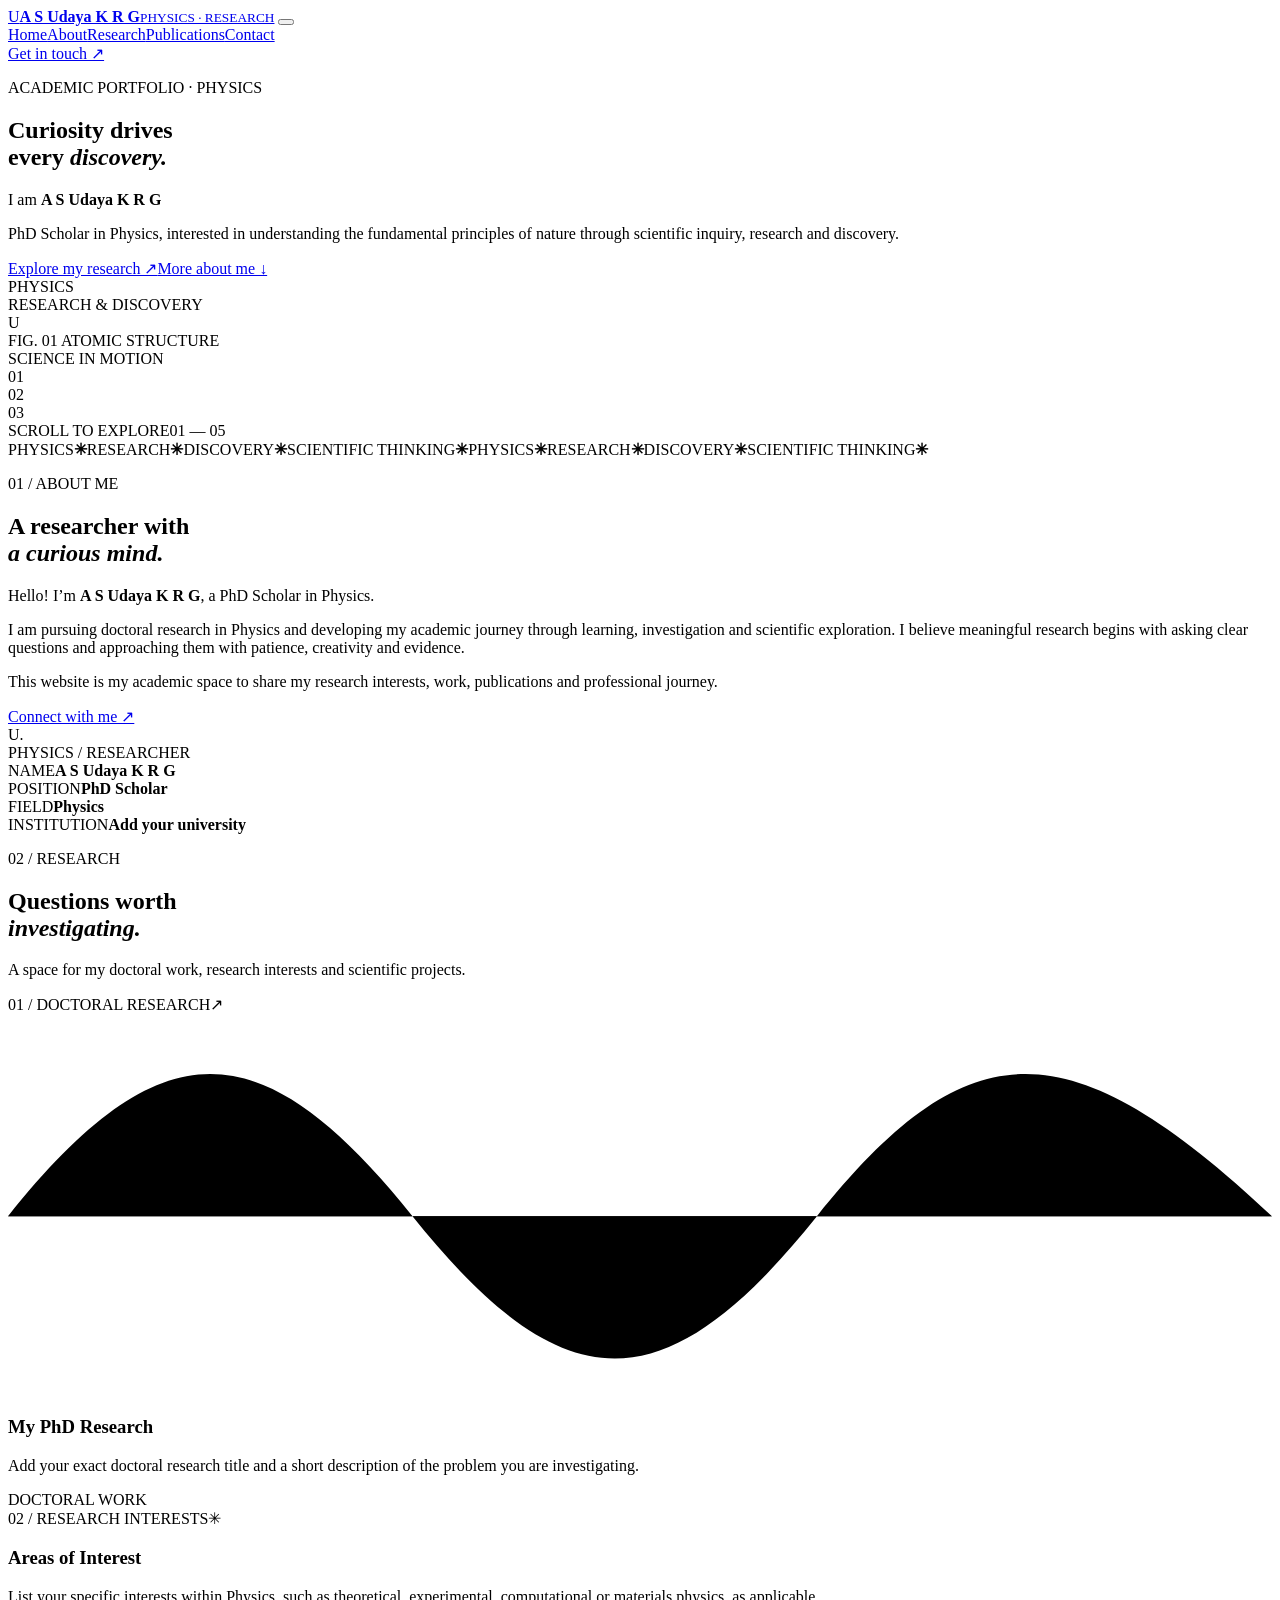
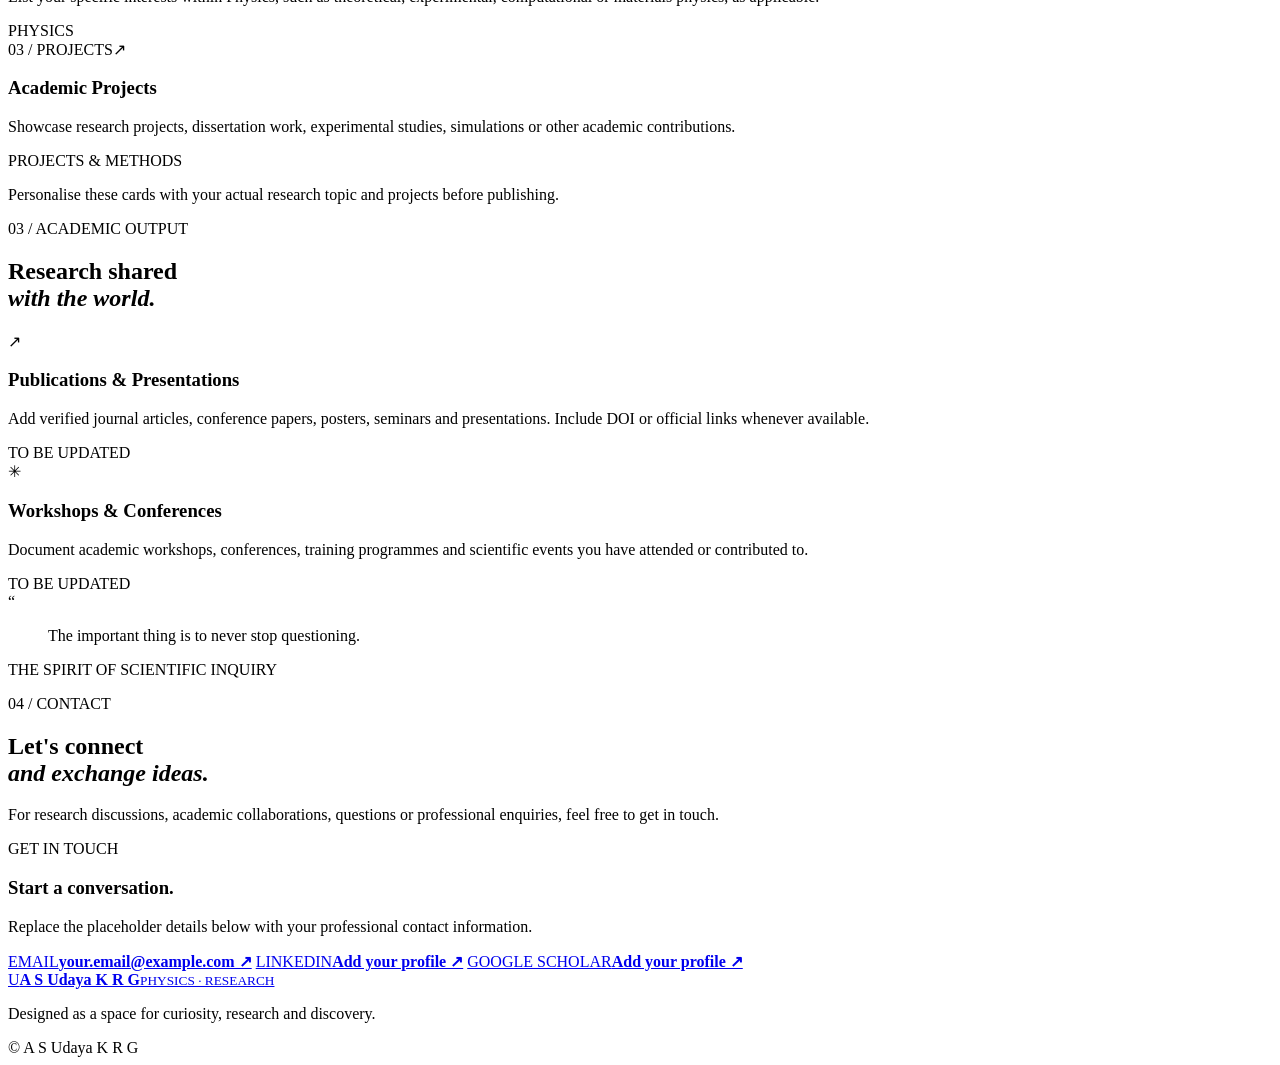
==== index.html @ 806e9e2c "Add files via upload" ====
<!DOCTYPE html>
<html lang="en">
<head>
<meta charset="UTF-8"><meta name="viewport" content="width=device-width, initial-scale=1">
<meta name="description" content="Academic portfolio of A S Udaya K R G, PhD Scholar in Physics.">
<meta name="robots" content="index, follow"><meta name="theme-color" content="#071522">
<title>A S Udaya K R G | PhD Scholar in Physics</title>
<link rel="icon" href="assets/atom.svg" type="image/svg+xml">
<link rel="stylesheet" href="css/style.css"><script src="js/script.js" defer></script>
</head>
<body>
<div class="progress" id="progress"></div>
<header class="site-header">
<a class="brand" href="#home"><span class="brand-mark">U</span><span><strong>A S Udaya K R G</strong><small>PHYSICS · RESEARCH</small></span></a>
<button class="menu-toggle" id="menuToggle" aria-label="Open navigation" aria-expanded="false"><span></span><span></span><span></span></button>
<nav class="nav" id="nav"><a href="#home" class="active">Home</a><a href="#about">About</a><a href="#research">Research</a><a href="#publications">Publications</a><a href="#contact">Contact</a></nav>
<a class="header-link" href="#contact">Get in touch ↗</a>
</header>
<main>
<section class="hero section-wrap" id="home">
<div class="hero-copy reveal">
<p class="eyebrow"><span class="status-dot"></span> ACADEMIC PORTFOLIO · PHYSICS</p>
<h1>Curiosity drives<br>every <em>discovery.</em></h1>
<p class="hero-name">I am <strong>A S Udaya K R G</strong></p>
<p class="hero-description">PhD Scholar in Physics, interested in understanding the fundamental principles of nature through scientific inquiry, research and discovery.</p>
<div class="hero-actions"><a class="button button-primary" href="#research">Explore my research ↗</a><a class="text-link" href="#about">More about me ↓</a></div>
<div class="hero-meta"><div><span class="meta-line"></span>PHYSICS</div><div><span class="meta-line"></span>RESEARCH & DISCOVERY</div></div>
</div>
<div class="hero-visual reveal" aria-label="Animated scientific atom illustration">
<div class="visual-glow"></div><div class="orbit orbit-one"><i></i></div><div class="orbit orbit-two"><i></i></div><div class="orbit orbit-three"></div>
<div class="nucleus">U</div><span class="particle particle-a"></span><span class="particle particle-b"></span><span class="particle particle-c"></span><span class="particle particle-d"></span>
<div class="visual-label label-top">FIG. 01 <span>ATOMIC STRUCTURE</span></div><div class="visual-label label-bottom"><span class="pulse"></span> SCIENCE IN MOTION</div><div class="coordinate">01<br>02<br>03</div>
</div>
<div class="hero-bottom"><span>SCROLL TO EXPLORE</span><span class="scroll-line"></span><span>01 — 05</span></div>
</section>
<section class="ticker"><div class="ticker-track"><span>PHYSICS</span><b>✳</b><span>RESEARCH</span><b>✳</b><span>DISCOVERY</span><b>✳</b><span>SCIENTIFIC THINKING</span><b>✳</b><span>PHYSICS</span><b>✳</b><span>RESEARCH</span><b>✳</b><span>DISCOVERY</span><b>✳</b><span>SCIENTIFIC THINKING</span><b>✳</b></div></section>
<section class="section-wrap section" id="about">
<div class="section-heading reveal"><p class="eyebrow">01 / ABOUT ME</p><h2>A researcher with<br><em>a curious mind.</em></h2></div>
<div class="about-grid"><div class="about-intro reveal">
<p class="large-copy">Hello! I’m <strong>A S Udaya K R G</strong>, a PhD Scholar in Physics.</p>
<p>I am pursuing doctoral research in Physics and developing my academic journey through learning, investigation and scientific exploration. I believe meaningful research begins with asking clear questions and approaching them with patience, creativity and evidence.</p>
<p>This website is my academic space to share my research interests, work, publications and professional journey.</p><a class="text-link" href="#contact">Connect with me ↗</a></div>
<div class="profile-card reveal"><div class="profile-art"><div class="profile-ring ring-a"></div><div class="profile-ring ring-b"></div><div class="profile-initials">U<span>.</span></div><span class="profile-caption">PHYSICS / RESEARCHER</span></div>
<div class="profile-details"><div><span>NAME</span><strong>A S Udaya K R G</strong></div><div><span>POSITION</span><strong>PhD Scholar</strong></div><div><span>FIELD</span><strong>Physics</strong></div><div><span>INSTITUTION</span><strong>Add your university</strong></div></div></div></div>
</section>
<section class="research-section" id="research"><div class="section-wrap section">
<div class="section-heading reveal"><p class="eyebrow">02 / RESEARCH</p><h2>Questions worth<br><em>investigating.</em></h2><p class="heading-note">A space for my doctoral work, research interests and scientific projects.</p></div>
<div class="research-grid">
<article class="research-card featured reveal"><div class="card-top"><span>01 / DOCTORAL RESEARCH</span><span class="card-symbol">↗</span></div><div class="card-graphic graphic-wave"><svg viewBox="0 0 500 150" role="img" aria-label="Wave illustration"><path d="M0 80 C60 5 100 5 160 80 S260 155 320 80 S420 5 500 80"/><path d="M0 80 C60 45 100 45 160 80 S260 115 320 80 S420 45 500 80"/></svg></div><h3>My PhD Research</h3><p>Add your exact doctoral research title and a short description of the problem you are investigating.</p><span class="card-tag">DOCTORAL WORK</span></article>
<article class="research-card reveal"><div class="card-top"><span>02 / RESEARCH INTERESTS</span><span class="card-symbol">✳</span></div><div class="card-graphic graphic-orbit"><div></div><i></i></div><h3>Areas of Interest</h3><p>List your specific interests within Physics, such as theoretical, experimental, computational or materials physics, as applicable.</p><span class="card-tag">PHYSICS</span></article>
<article class="research-card reveal"><div class="card-top"><span>03 / PROJECTS</span><span class="card-symbol">↗</span></div><div class="card-graphic graphic-bars"><i></i><i></i><i></i><i></i><i></i><i></i><i></i></div><h3>Academic Projects</h3><p>Showcase research projects, dissertation work, experimental studies, simulations or other academic contributions.</p><span class="card-tag">PROJECTS & METHODS</span></article>
</div><p class="edit-note">Personalise these cards with your actual research topic and projects before publishing.</p>
</div></section>
<section class="section-wrap section" id="publications"><div class="section-heading reveal"><p class="eyebrow">03 / ACADEMIC OUTPUT</p><h2>Research shared<br><em>with the world.</em></h2></div>
<div class="publication-panel reveal"><div class="publication-icon">↗</div><div><h3>Publications & Presentations</h3><p>Add verified journal articles, conference papers, posters, seminars and presentations. Include DOI or official links whenever available.</p></div><span class="coming-label">TO BE UPDATED</span></div>
<div class="publication-panel reveal"><div class="publication-icon">✳</div><div><h3>Workshops & Conferences</h3><p>Document academic workshops, conferences, training programmes and scientific events you have attended or contributed to.</p></div><span class="coming-label">TO BE UPDATED</span></div>
</section>
<section class="quote-section"><div class="section-wrap quote-inner reveal"><span class="quote-mark">“</span><blockquote>The important thing is to never stop questioning.</blockquote><p>THE SPIRIT OF SCIENTIFIC INQUIRY</p></div></section>
<section class="section-wrap section contact-section" id="contact"><div class="contact-copy reveal"><p class="eyebrow">04 / CONTACT</p><h2>Let's connect<br><em>and exchange ideas.</em></h2><p>For research discussions, academic collaborations, questions or professional enquiries, feel free to get in touch.</p></div>
<div class="contact-card reveal"><span class="contact-overline">GET IN TOUCH</span><h3>Start a conversation.</h3><p>Replace the placeholder details below with your professional contact information.</p>
<a class="contact-row" href="mailto:your.email@example.com"><span>EMAIL</span><strong>your.email@example.com ↗</strong></a>
<a class="contact-row" href="https://www.linkedin.com/" target="_blank" rel="noopener"><span>LINKEDIN</span><strong>Add your profile ↗</strong></a>
<a class="contact-row" href="https://scholar.google.com/" target="_blank" rel="noopener"><span>GOOGLE SCHOLAR</span><strong>Add your profile ↗</strong></a></div></section>
</main>
<footer class="footer"><a class="brand footer-brand" href="#home"><span class="brand-mark">U</span><span><strong>A S Udaya K R G</strong><small>PHYSICS · RESEARCH</small></span></a><p>Designed as a space for curiosity, research and discovery.</p><span>© <span id="year"></span> A S Udaya K R G</span></footer>
</body></html>
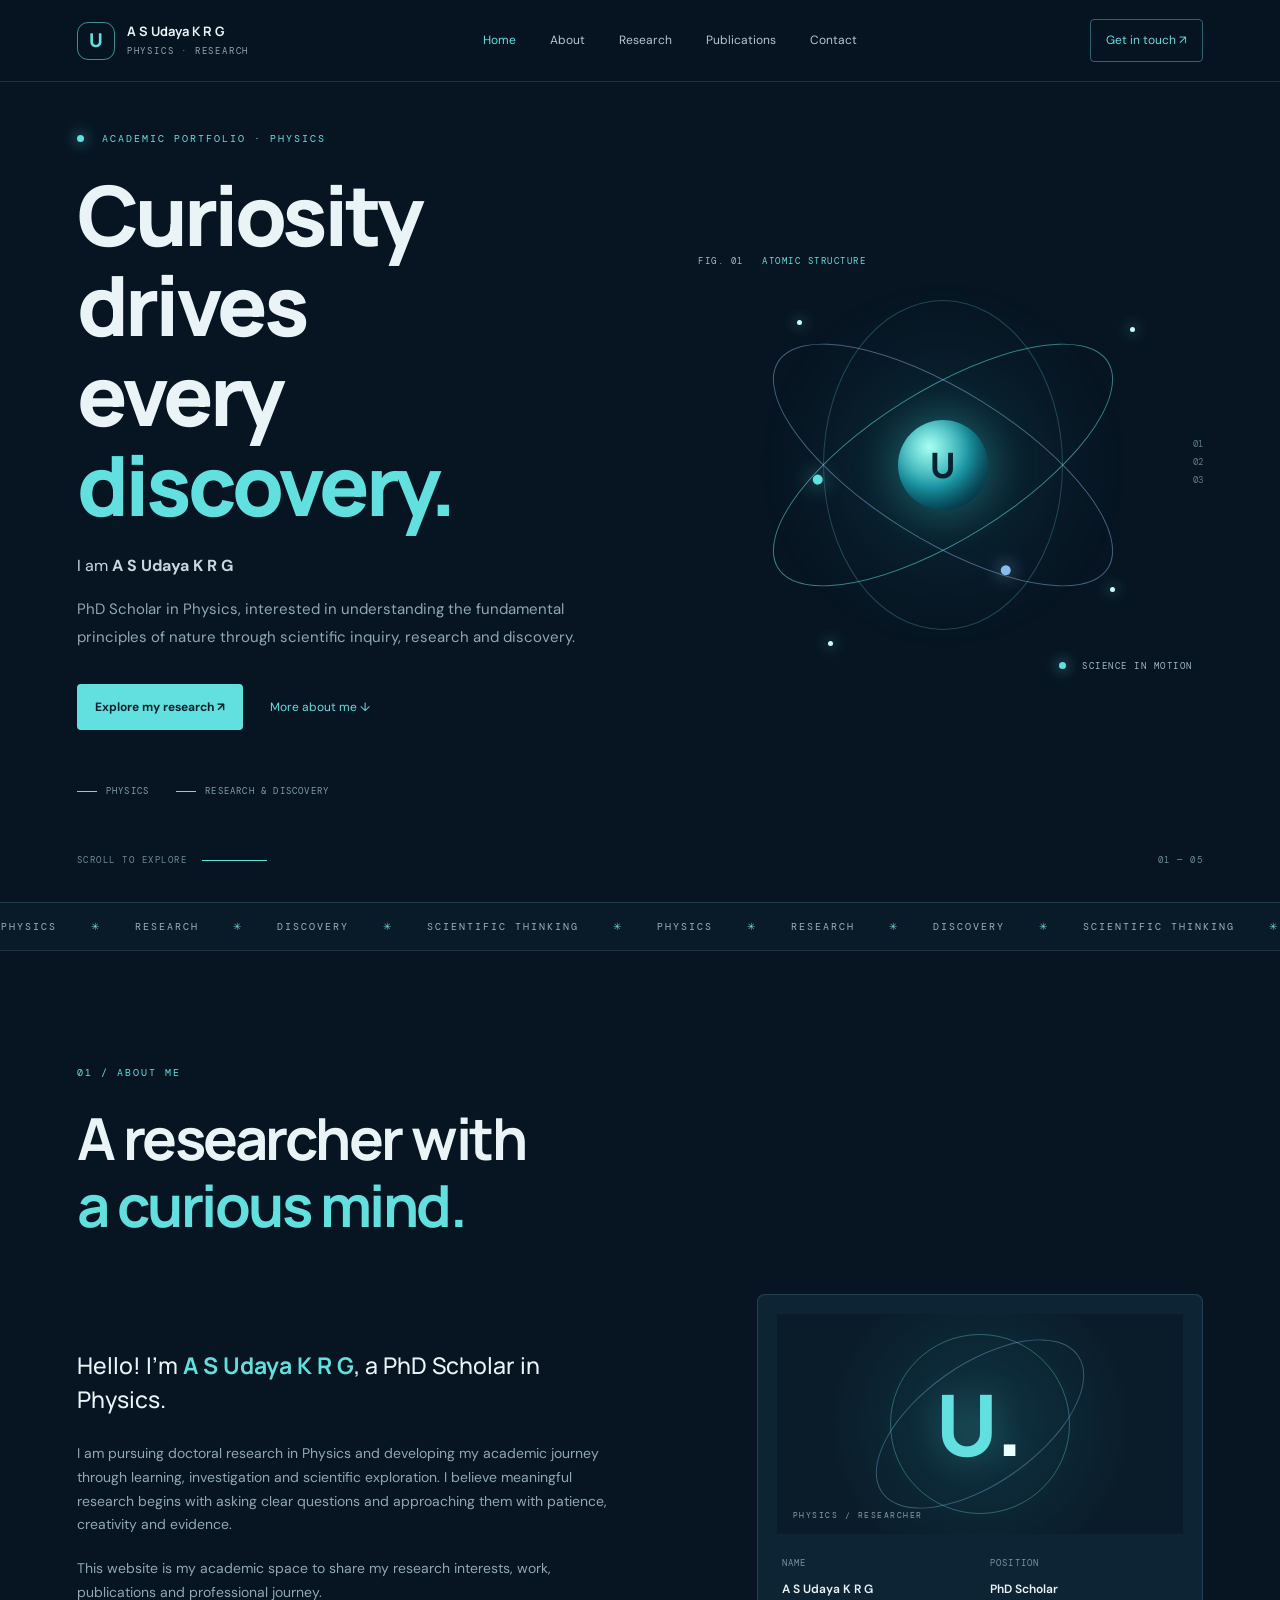
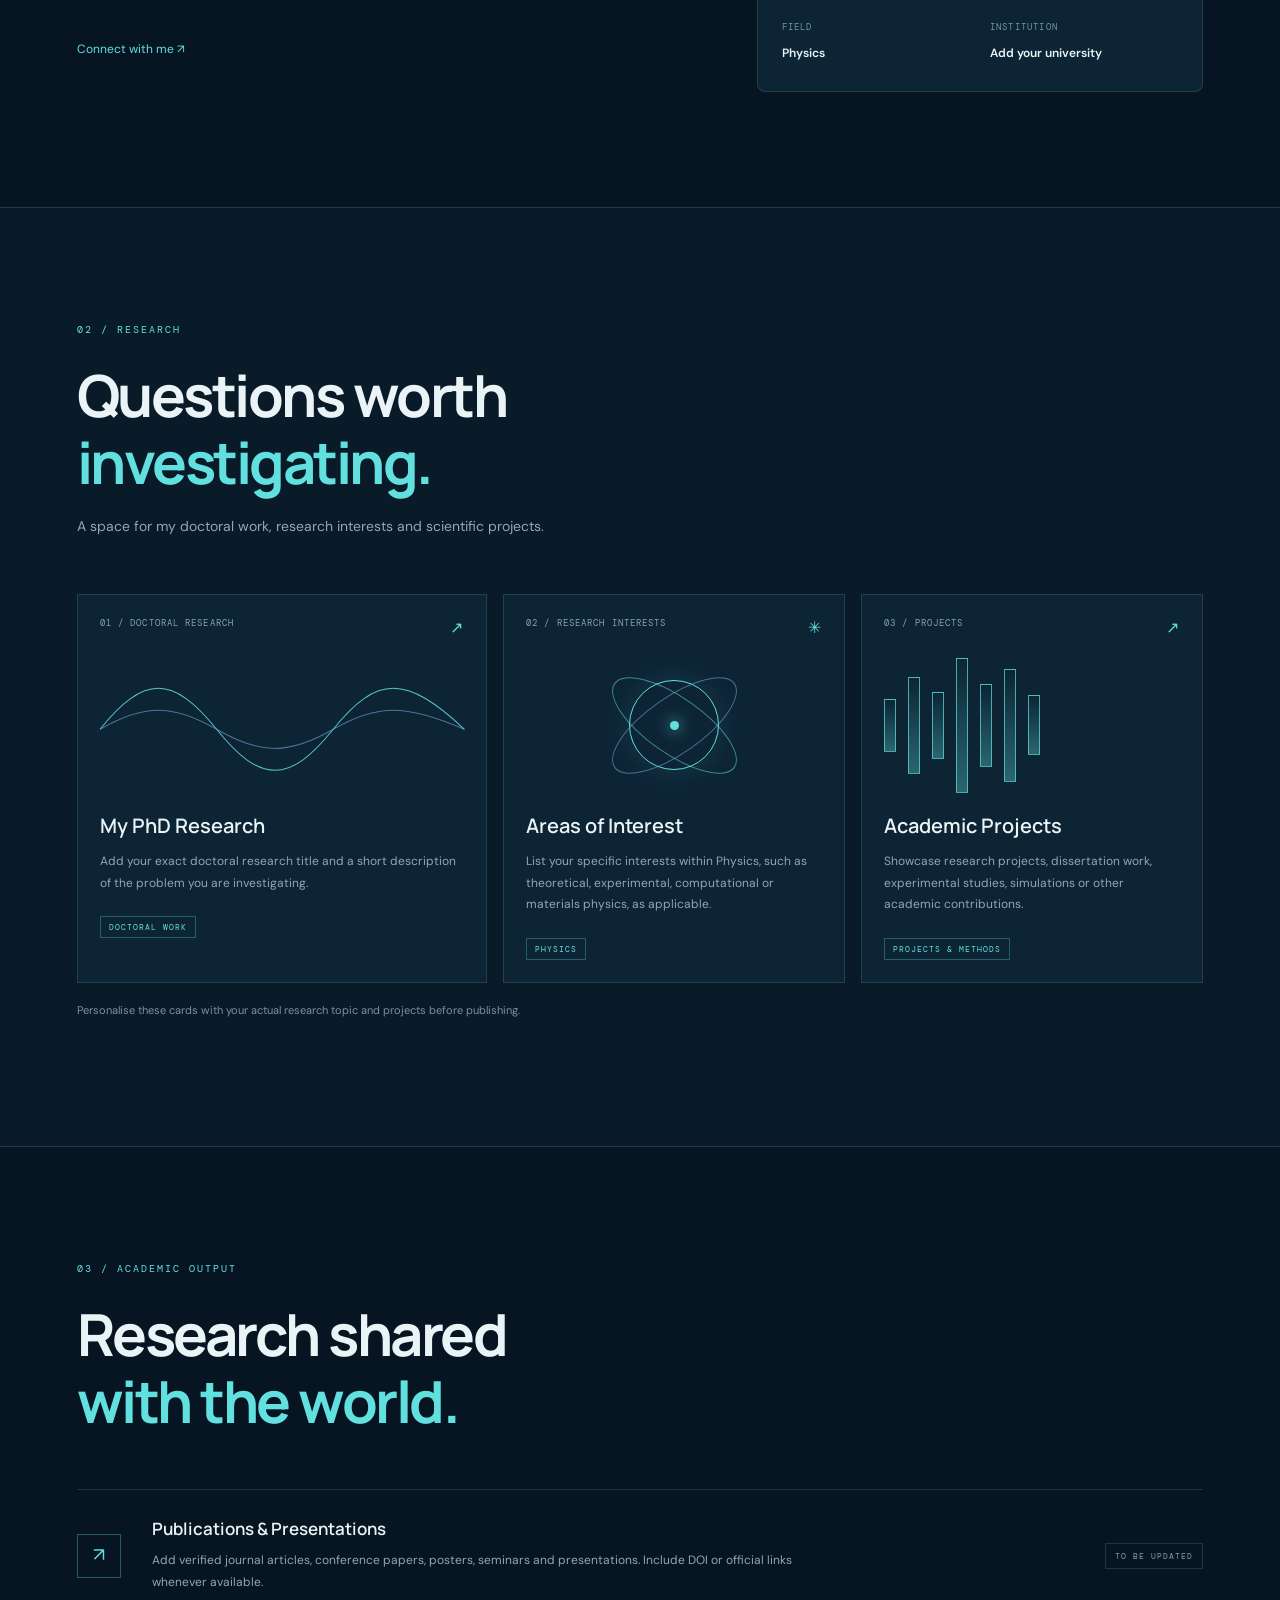
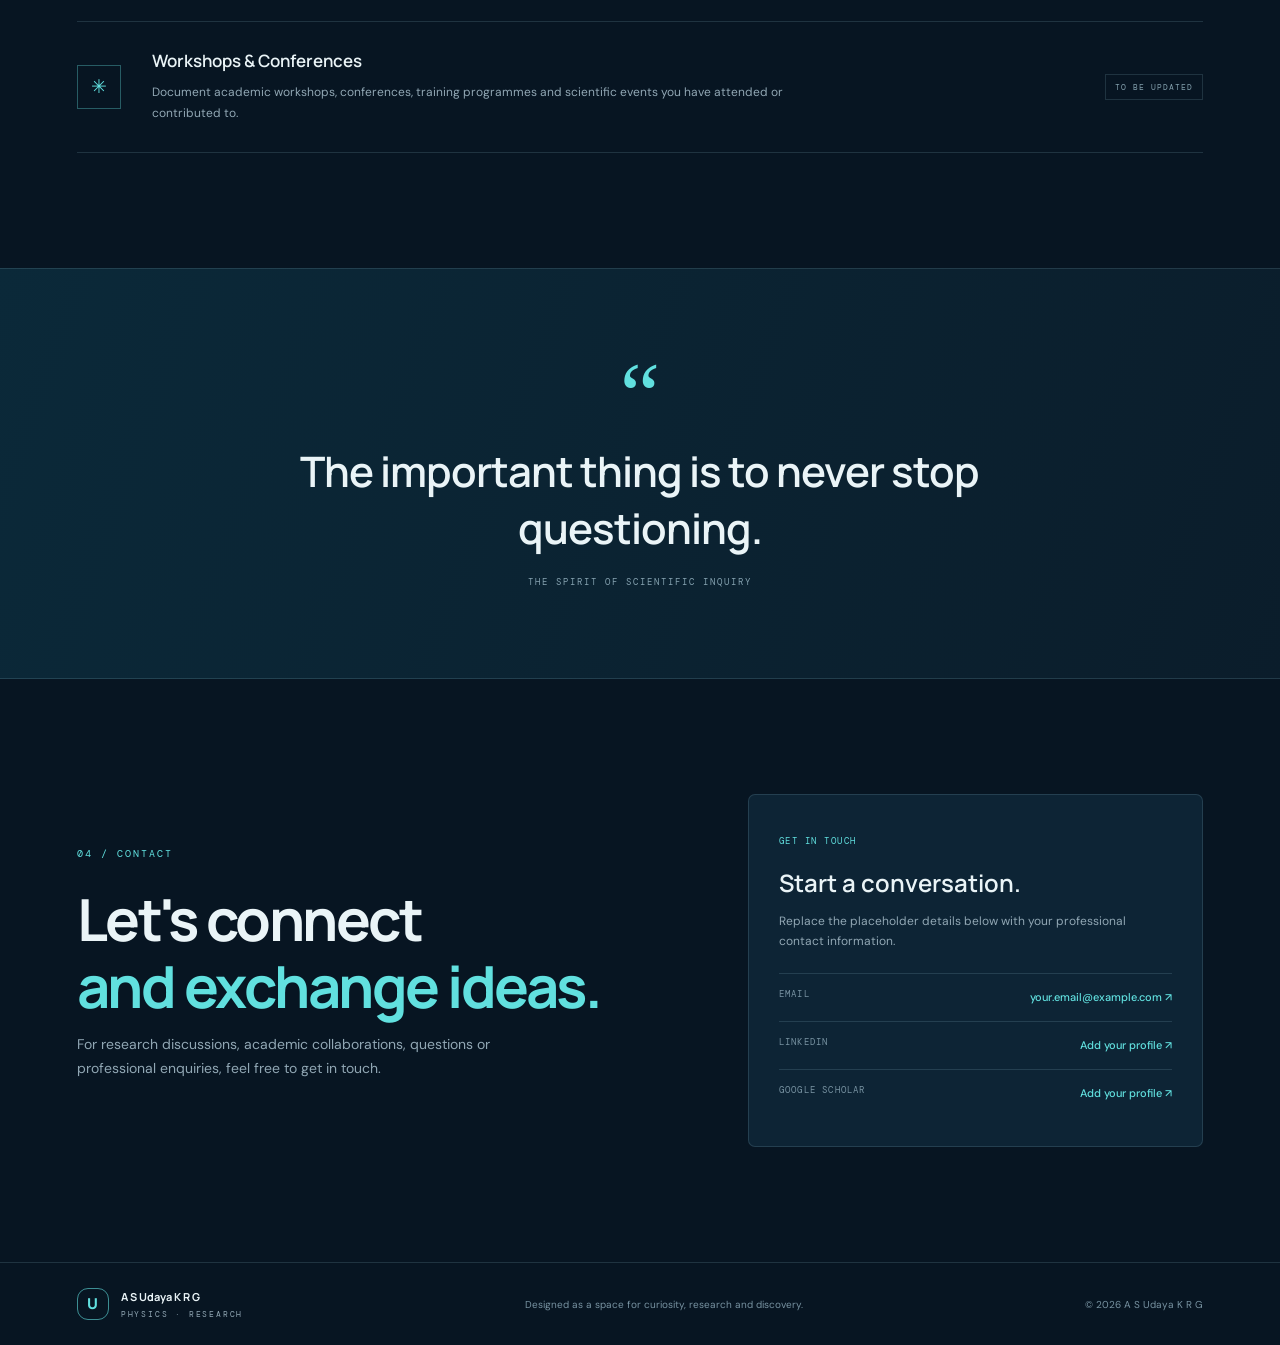
==== commit ec015a44: "Update index.html" ====
--- a/index.html
+++ b/index.html
@@ -1,66 +1,389 @@
+
 <!DOCTYPE html>
 <html lang="en">
 <head>
-<meta charset="UTF-8"><meta name="viewport" content="width=device-width, initial-scale=1">
-<meta name="description" content="Academic portfolio of A S Udaya K R G, PhD Scholar in Physics.">
-<meta name="robots" content="index, follow"><meta name="theme-color" content="#071522">
-<title>A S Udaya K R G | PhD Scholar in Physics</title>
-<link rel="icon" href="assets/atom.svg" type="image/svg+xml">
-<link rel="stylesheet" href="css/style.css"><script src="js/script.js" defer></script>
+  <meta charset="UTF-8">
+  <meta name="viewport" content="width=device-width, initial-scale=1">
+
+  <meta name="description" content="Academic portfolio of A S Udaya K R G, PhD Scholar in Physics.">
+  <meta name="robots" content="index, follow">
+  <meta name="theme-color" content="#071522">
+
+  <title>A S Udaya K R G | PhD Scholar in Physics</title>
+
+  <!-- Corrected file paths for GitHub root folder -->
+  <link rel="icon" href="./atom.svg" type="image/svg+xml">
+  <link rel="stylesheet" href="./style.css">
+
+  <!-- Load JavaScript after HTML parsing -->
+  <script src="./script.js" defer></script>
 </head>
+
 <body>
+
 <div class="progress" id="progress"></div>
+
 <header class="site-header">
-<a class="brand" href="#home"><span class="brand-mark">U</span><span><strong>A S Udaya K R G</strong><small>PHYSICS · RESEARCH</small></span></a>
-<button class="menu-toggle" id="menuToggle" aria-label="Open navigation" aria-expanded="false"><span></span><span></span><span></span></button>
-<nav class="nav" id="nav"><a href="#home" class="active">Home</a><a href="#about">About</a><a href="#research">Research</a><a href="#publications">Publications</a><a href="#contact">Contact</a></nav>
-<a class="header-link" href="#contact">Get in touch ↗</a>
+  <a class="brand" href="#home">
+    <span class="brand-mark">U</span>
+    <span>
+      <strong>A S Udaya K R G</strong>
+      <small>PHYSICS · RESEARCH</small>
+    </span>
+  </a>
+
+  <button class="menu-toggle" id="menuToggle"
+    aria-label="Open navigation" aria-expanded="false">
+    <span></span><span></span><span></span>
+  </button>
+
+  <nav class="nav" id="nav">
+    <a href="#home" class="active">Home</a>
+    <a href="#about">About</a>
+    <a href="#research">Research</a>
+    <a href="#publications">Publications</a>
+    <a href="#contact">Contact</a>
+  </nav>
+
+  <a class="header-link" href="#contact">Get in touch ↗</a>
 </header>
+
 <main>
+
+<!-- HOME SECTION -->
 <section class="hero section-wrap" id="home">
-<div class="hero-copy reveal">
-<p class="eyebrow"><span class="status-dot"></span> ACADEMIC PORTFOLIO · PHYSICS</p>
-<h1>Curiosity drives<br>every <em>discovery.</em></h1>
-<p class="hero-name">I am <strong>A S Udaya K R G</strong></p>
-<p class="hero-description">PhD Scholar in Physics, interested in understanding the fundamental principles of nature through scientific inquiry, research and discovery.</p>
-<div class="hero-actions"><a class="button button-primary" href="#research">Explore my research ↗</a><a class="text-link" href="#about">More about me ↓</a></div>
-<div class="hero-meta"><div><span class="meta-line"></span>PHYSICS</div><div><span class="meta-line"></span>RESEARCH & DISCOVERY</div></div>
-</div>
-<div class="hero-visual reveal" aria-label="Animated scientific atom illustration">
-<div class="visual-glow"></div><div class="orbit orbit-one"><i></i></div><div class="orbit orbit-two"><i></i></div><div class="orbit orbit-three"></div>
-<div class="nucleus">U</div><span class="particle particle-a"></span><span class="particle particle-b"></span><span class="particle particle-c"></span><span class="particle particle-d"></span>
-<div class="visual-label label-top">FIG. 01 <span>ATOMIC STRUCTURE</span></div><div class="visual-label label-bottom"><span class="pulse"></span> SCIENCE IN MOTION</div><div class="coordinate">01<br>02<br>03</div>
-</div>
-<div class="hero-bottom"><span>SCROLL TO EXPLORE</span><span class="scroll-line"></span><span>01 — 05</span></div>
-</section>
-<section class="ticker"><div class="ticker-track"><span>PHYSICS</span><b>✳</b><span>RESEARCH</span><b>✳</b><span>DISCOVERY</span><b>✳</b><span>SCIENTIFIC THINKING</span><b>✳</b><span>PHYSICS</span><b>✳</b><span>RESEARCH</span><b>✳</b><span>DISCOVERY</span><b>✳</b><span>SCIENTIFIC THINKING</span><b>✳</b></div></section>
+
+  <div class="hero-copy reveal">
+    <p class="eyebrow">
+      <span class="status-dot"></span>
+      ACADEMIC PORTFOLIO · PHYSICS
+    </p>
+
+    <h1>Curiosity drives<br>every <em>discovery.</em></h1>
+
+    <p class="hero-name">
+      I am <strong>A S Udaya K R G</strong>
+    </p>
+
+    <p class="hero-description">
+      PhD Scholar in Physics, interested in understanding the
+      fundamental principles of nature through scientific inquiry,
+      research and discovery.
+    </p>
+
+    <div class="hero-actions">
+      <a class="button button-primary" href="#research">
+        Explore my research ↗
+      </a>
+      <a class="text-link" href="#about">
+        More about me ↓
+      </a>
+    </div>
+
+    <div class="hero-meta">
+      <div><span class="meta-line"></span>PHYSICS</div>
+      <div><span class="meta-line"></span>RESEARCH & DISCOVERY</div>
+    </div>
+  </div>
+
+  <!-- ANIMATED ATOM -->
+  <div class="hero-visual reveal"
+    aria-label="Animated scientific atom illustration">
+
+    <div class="visual-glow"></div>
+    <div class="orbit orbit-one"><i></i></div>
+    <div class="orbit orbit-two"><i></i></div>
+    <div class="orbit orbit-three"></div>
+
+    <div class="nucleus">U</div>
+
+    <span class="particle particle-a"></span>
+    <span class="particle particle-b"></span>
+    <span class="particle particle-c"></span>
+    <span class="particle particle-d"></span>
+
+    <div class="visual-label label-top">
+      FIG. 01 <span>ATOMIC STRUCTURE</span>
+    </div>
+
+    <div class="visual-label label-bottom">
+      <span class="pulse"></span>
+      SCIENCE IN MOTION
+    </div>
+
+    <div class="coordinate">01<br>02<br>03</div>
+  </div>
+
+  <div class="hero-bottom">
+    <span>SCROLL TO EXPLORE</span>
+    <span class="scroll-line"></span>
+    <span>01 — 05</span>
+  </div>
+
+</section>
+
+<!-- MOVING TEXT -->
+<section class="ticker">
+  <div class="ticker-track">
+    <span>PHYSICS</span><b>✳</b>
+    <span>RESEARCH</span><b>✳</b>
+    <span>DISCOVERY</span><b>✳</b>
+    <span>SCIENTIFIC THINKING</span><b>✳</b>
+    <span>PHYSICS</span><b>✳</b>
+    <span>RESEARCH</span><b>✳</b>
+    <span>DISCOVERY</span><b>✳</b>
+    <span>SCIENTIFIC THINKING</span><b>✳</b>
+  </div>
+</section>
+
+<!-- ABOUT SECTION -->
 <section class="section-wrap section" id="about">
-<div class="section-heading reveal"><p class="eyebrow">01 / ABOUT ME</p><h2>A researcher with<br><em>a curious mind.</em></h2></div>
-<div class="about-grid"><div class="about-intro reveal">
-<p class="large-copy">Hello! I’m <strong>A S Udaya K R G</strong>, a PhD Scholar in Physics.</p>
-<p>I am pursuing doctoral research in Physics and developing my academic journey through learning, investigation and scientific exploration. I believe meaningful research begins with asking clear questions and approaching them with patience, creativity and evidence.</p>
-<p>This website is my academic space to share my research interests, work, publications and professional journey.</p><a class="text-link" href="#contact">Connect with me ↗</a></div>
-<div class="profile-card reveal"><div class="profile-art"><div class="profile-ring ring-a"></div><div class="profile-ring ring-b"></div><div class="profile-initials">U<span>.</span></div><span class="profile-caption">PHYSICS / RESEARCHER</span></div>
-<div class="profile-details"><div><span>NAME</span><strong>A S Udaya K R G</strong></div><div><span>POSITION</span><strong>PhD Scholar</strong></div><div><span>FIELD</span><strong>Physics</strong></div><div><span>INSTITUTION</span><strong>Add your university</strong></div></div></div></div>
-</section>
-<section class="research-section" id="research"><div class="section-wrap section">
-<div class="section-heading reveal"><p class="eyebrow">02 / RESEARCH</p><h2>Questions worth<br><em>investigating.</em></h2><p class="heading-note">A space for my doctoral work, research interests and scientific projects.</p></div>
-<div class="research-grid">
-<article class="research-card featured reveal"><div class="card-top"><span>01 / DOCTORAL RESEARCH</span><span class="card-symbol">↗</span></div><div class="card-graphic graphic-wave"><svg viewBox="0 0 500 150" role="img" aria-label="Wave illustration"><path d="M0 80 C60 5 100 5 160 80 S260 155 320 80 S420 5 500 80"/><path d="M0 80 C60 45 100 45 160 80 S260 115 320 80 S420 45 500 80"/></svg></div><h3>My PhD Research</h3><p>Add your exact doctoral research title and a short description of the problem you are investigating.</p><span class="card-tag">DOCTORAL WORK</span></article>
-<article class="research-card reveal"><div class="card-top"><span>02 / RESEARCH INTERESTS</span><span class="card-symbol">✳</span></div><div class="card-graphic graphic-orbit"><div></div><i></i></div><h3>Areas of Interest</h3><p>List your specific interests within Physics, such as theoretical, experimental, computational or materials physics, as applicable.</p><span class="card-tag">PHYSICS</span></article>
-<article class="research-card reveal"><div class="card-top"><span>03 / PROJECTS</span><span class="card-symbol">↗</span></div><div class="card-graphic graphic-bars"><i></i><i></i><i></i><i></i><i></i><i></i><i></i></div><h3>Academic Projects</h3><p>Showcase research projects, dissertation work, experimental studies, simulations or other academic contributions.</p><span class="card-tag">PROJECTS & METHODS</span></article>
-</div><p class="edit-note">Personalise these cards with your actual research topic and projects before publishing.</p>
-</div></section>
-<section class="section-wrap section" id="publications"><div class="section-heading reveal"><p class="eyebrow">03 / ACADEMIC OUTPUT</p><h2>Research shared<br><em>with the world.</em></h2></div>
-<div class="publication-panel reveal"><div class="publication-icon">↗</div><div><h3>Publications & Presentations</h3><p>Add verified journal articles, conference papers, posters, seminars and presentations. Include DOI or official links whenever available.</p></div><span class="coming-label">TO BE UPDATED</span></div>
-<div class="publication-panel reveal"><div class="publication-icon">✳</div><div><h3>Workshops & Conferences</h3><p>Document academic workshops, conferences, training programmes and scientific events you have attended or contributed to.</p></div><span class="coming-label">TO BE UPDATED</span></div>
-</section>
-<section class="quote-section"><div class="section-wrap quote-inner reveal"><span class="quote-mark">“</span><blockquote>The important thing is to never stop questioning.</blockquote><p>THE SPIRIT OF SCIENTIFIC INQUIRY</p></div></section>
-<section class="section-wrap section contact-section" id="contact"><div class="contact-copy reveal"><p class="eyebrow">04 / CONTACT</p><h2>Let's connect<br><em>and exchange ideas.</em></h2><p>For research discussions, academic collaborations, questions or professional enquiries, feel free to get in touch.</p></div>
-<div class="contact-card reveal"><span class="contact-overline">GET IN TOUCH</span><h3>Start a conversation.</h3><p>Replace the placeholder details below with your professional contact information.</p>
-<a class="contact-row" href="mailto:your.email@example.com"><span>EMAIL</span><strong>your.email@example.com ↗</strong></a>
-<a class="contact-row" href="https://www.linkedin.com/" target="_blank" rel="noopener"><span>LINKEDIN</span><strong>Add your profile ↗</strong></a>
-<a class="contact-row" href="https://scholar.google.com/" target="_blank" rel="noopener"><span>GOOGLE SCHOLAR</span><strong>Add your profile ↗</strong></a></div></section>
+
+  <div class="section-heading reveal">
+    <p class="eyebrow">01 / ABOUT ME</p>
+    <h2>A researcher with<br><em>a curious mind.</em></h2>
+  </div>
+
+  <div class="about-grid">
+
+    <div class="about-intro reveal">
+      <p class="large-copy">
+        Hello! I’m <strong>A S Udaya K R G</strong>,
+        a PhD Scholar in Physics.
+      </p>
+
+      <p>
+        I am pursuing doctoral research in Physics and developing
+        my academic journey through learning, investigation and
+        scientific exploration. I believe meaningful research
+        begins with asking clear questions and approaching them
+        with patience, creativity and evidence.
+      </p>
+
+      <p>
+        This website is my academic space to share my research
+        interests, work, publications and professional journey.
+      </p>
+
+      <a class="text-link" href="#contact">Connect with me ↗</a>
+    </div>
+
+    <div class="profile-card reveal">
+
+      <div class="profile-art">
+        <div class="profile-ring ring-a"></div>
+        <div class="profile-ring ring-b"></div>
+        <div class="profile-initials">U<span>.</span></div>
+        <span class="profile-caption">PHYSICS / RESEARCHER</span>
+      </div>
+
+      <div class="profile-details">
+        <div><span>NAME</span><strong>A S Udaya K R G</strong></div>
+        <div><span>POSITION</span><strong>PhD Scholar</strong></div>
+        <div><span>FIELD</span><strong>Physics</strong></div>
+        <div><span>INSTITUTION</span><strong>Add your university</strong></div>
+      </div>
+
+    </div>
+  </div>
+</section>
+
+<!-- RESEARCH SECTION -->
+<section class="research-section" id="research">
+  <div class="section-wrap section">
+
+    <div class="section-heading reveal">
+      <p class="eyebrow">02 / RESEARCH</p>
+      <h2>Questions worth<br><em>investigating.</em></h2>
+      <p class="heading-note">
+        A space for my doctoral work, research interests
+        and scientific projects.
+      </p>
+    </div>
+
+    <div class="research-grid">
+
+      <article class="research-card featured reveal">
+        <div class="card-top">
+          <span>01 / DOCTORAL RESEARCH</span>
+          <span class="card-symbol">↗</span>
+        </div>
+
+        <div class="card-graphic graphic-wave">
+          <svg viewBox="0 0 500 150" role="img"
+            aria-label="Wave illustration">
+            <path d="M0 80 C60 5 100 5 160 80 S260 155 320 80 S420 5 500 80"/>
+            <path d="M0 80 C60 45 100 45 160 80 S260 115 320 80 S420 45 500 80"/>
+          </svg>
+        </div>
+
+        <h3>My PhD Research</h3>
+        <p>
+          Add your exact doctoral research title and a short
+          description of the problem you are investigating.
+        </p>
+        <span class="card-tag">DOCTORAL WORK</span>
+      </article>
+
+      <article class="research-card reveal">
+        <div class="card-top">
+          <span>02 / RESEARCH INTERESTS</span>
+          <span class="card-symbol">✳</span>
+        </div>
+
+        <div class="card-graphic graphic-orbit">
+          <div></div><i></i>
+        </div>
+
+        <h3>Areas of Interest</h3>
+        <p>
+          List your specific interests within Physics, such as
+          theoretical, experimental, computational or materials
+          physics, as applicable.
+        </p>
+        <span class="card-tag">PHYSICS</span>
+      </article>
+
+      <article class="research-card reveal">
+        <div class="card-top">
+          <span>03 / PROJECTS</span>
+          <span class="card-symbol">↗</span>
+        </div>
+
+        <div class="card-graphic graphic-bars">
+          <i></i><i></i><i></i><i></i><i></i><i></i><i></i>
+        </div>
+
+        <h3>Academic Projects</h3>
+        <p>
+          Showcase research projects, dissertation work,
+          experimental studies, simulations or other academic
+          contributions.
+        </p>
+        <span class="card-tag">PROJECTS & METHODS</span>
+      </article>
+
+    </div>
+
+    <p class="edit-note">
+      Personalise these cards with your actual research topic
+      and projects before publishing.
+    </p>
+
+  </div>
+</section>
+
+<!-- PUBLICATIONS SECTION -->
+<section class="section-wrap section" id="publications">
+
+  <div class="section-heading reveal">
+    <p class="eyebrow">03 / ACADEMIC OUTPUT</p>
+    <h2>Research shared<br><em>with the world.</em></h2>
+  </div>
+
+  <div class="publication-panel reveal">
+    <div class="publication-icon">↗</div>
+    <div>
+      <h3>Publications & Presentations</h3>
+      <p>
+        Add verified journal articles, conference papers,
+        posters, seminars and presentations. Include DOI or
+        official links whenever available.
+      </p>
+    </div>
+    <span class="coming-label">TO BE UPDATED</span>
+  </div>
+
+  <div class="publication-panel reveal">
+    <div class="publication-icon">✳</div>
+    <div>
+      <h3>Workshops & Conferences</h3>
+      <p>
+        Document academic workshops, conferences, training
+        programmes and scientific events you have attended
+        or contributed to.
+      </p>
+    </div>
+    <span class="coming-label">TO BE UPDATED</span>
+  </div>
+
+</section>
+
+<!-- QUOTE SECTION -->
+<section class="quote-section">
+  <div class="section-wrap quote-inner reveal">
+    <span class="quote-mark">“</span>
+    <blockquote>
+      The important thing is to never stop questioning.
+    </blockquote>
+    <p>THE SPIRIT OF SCIENTIFIC INQUIRY</p>
+  </div>
+</section>
+
+<!-- CONTACT SECTION -->
+<section class="section-wrap section contact-section" id="contact">
+
+  <div class="contact-copy reveal">
+    <p class="eyebrow">04 / CONTACT</p>
+    <h2>Let's connect<br><em>and exchange ideas.</em></h2>
+    <p>
+      For research discussions, academic collaborations,
+      questions or professional enquiries, feel free to
+      get in touch.
+    </p>
+  </div>
+
+  <div class="contact-card reveal">
+    <span class="contact-overline">GET IN TOUCH</span>
+    <h3>Start a conversation.</h3>
+
+    <p>
+      Replace the placeholder details below with your
+      professional contact information.
+    </p>
+
+    <a class="contact-row" href="mailto:your.email@example.com">
+      <span>EMAIL</span>
+      <strong>your.email@example.com ↗</strong>
+    </a>
+
+    <a class="contact-row"
+      href="https://www.linkedin.com/"
+      target="_blank" rel="noopener">
+      <span>LINKEDIN</span>
+      <strong>Add your profile ↗</strong>
+    </a>
+
+    <a class="contact-row"
+      href="https://scholar.google.com/"
+      target="_blank" rel="noopener">
+      <span>GOOGLE SCHOLAR</span>
+      <strong>Add your profile ↗</strong>
+    </a>
+
+  </div>
+</section>
+
 </main>
-<footer class="footer"><a class="brand footer-brand" href="#home"><span class="brand-mark">U</span><span><strong>A S Udaya K R G</strong><small>PHYSICS · RESEARCH</small></span></a><p>Designed as a space for curiosity, research and discovery.</p><span>© <span id="year"></span> A S Udaya K R G</span></footer>
-</body></html>
+
+<!-- FOOTER -->
+<footer class="footer">
+
+  <a class="brand footer-brand" href="#home">
+    <span class="brand-mark">U</span>
+    <span>
+      <strong>A S Udaya K R G</strong>
+      <small>PHYSICS · RESEARCH</small>
+    </span>
+  </a>
+
+  <p>Designed as a space for curiosity, research and discovery.</p>
+
+  <span>
+    © <span id="year"></span> A S Udaya K R G
+  </span>
+
+</footer>
+
+</body>
+</html>
--- a/style.css
+++ b/style.css
@@ -0,0 +1,22 @@
+@import url('https://fonts.googleapis.com/css2?family=DM+Mono:wght@400;500&family=DM+Sans:wght@400;500;600;700&family=Manrope:wght@400;500;600;700;800&display=swap');
+:root{--bg:#071522;--panel:#0d2435;--ink:#eaf4f7;--muted:#91a7b4;--cyan:#61e0df;--line:rgba(157,202,215,.16);--mono:'DM Mono',monospace;--sans:'DM Sans',sans-serif;--display:'Manrope',sans-serif}
+*{box-sizing:border-box}html{scroll-behavior:smooth;scroll-padding-top:90px}body{margin:0;background:var(--bg);color:var(--ink);font-family:var(--sans);line-height:1.7;overflow-x:hidden}a{color:inherit;text-decoration:none}.progress{position:fixed;top:0;left:0;height:2px;width:0;background:var(--cyan);z-index:300}
+.site-header{height:82px;padding:0 clamp(22px,6vw,92px);display:flex;align-items:center;justify-content:space-between;border-bottom:1px solid var(--line);background:rgba(7,21,34,.9);backdrop-filter:blur(18px);position:sticky;top:0;z-index:100}
+.brand{display:flex;align-items:center;gap:12px;line-height:1.2}.brand-mark{height:38px;width:38px;border:1px solid #61e0df99;color:var(--cyan);display:grid;place-items:center;font-family:var(--display);font-weight:800;font-size:19px;border-radius:11px}.brand strong{display:block;font-family:var(--display);font-size:13px}.brand small{display:block;font:9px var(--mono);color:var(--muted);letter-spacing:1.8px;margin-top:5px}
+.nav{display:flex;align-items:center;gap:34px}.nav a{font-size:12px;color:#b7c7d0;transition:color .2s}.nav a:hover,.nav a.active{color:var(--cyan)}.header-link{font-size:12px;color:var(--cyan);border:1px solid #61e0df66;padding:10px 15px;border-radius:4px}.menu-toggle{display:none;background:none;border:0;padding:8px}.menu-toggle span{display:block;width:23px;height:2px;background:var(--ink);margin:5px}
+.section-wrap{width:min(1160px,88%);margin-inline:auto}.hero{min-height:680px;display:grid;grid-template-columns:1.05fr .95fr;align-items:center;gap:30px;position:relative;padding-top:50px;padding-bottom:105px}.hero-copy{position:relative;z-index:2}.eyebrow{font:10px var(--mono);letter-spacing:2px;color:var(--cyan);margin:0 0 25px}.status-dot,.pulse{display:inline-block;width:7px;height:7px;border-radius:50%;background:var(--cyan);margin-right:10px;box-shadow:0 0 14px var(--cyan)}
+h1{font:800 clamp(48px,6.5vw,84px)/1.08 var(--display);letter-spacing:-4px;margin:0 0 23px}h1 em,h2 em{font-style:normal;color:var(--cyan)}.hero-name{font-size:16px;color:#c7d7de;margin-bottom:12px}.hero-description{max-width:500px;color:var(--muted);font-size:15px;line-height:1.9}.hero-actions{display:flex;align-items:center;gap:27px;margin-top:32px}.button{display:inline-flex;padding:13px 18px;font-size:12px;font-weight:700;border-radius:4px;transition:transform .2s}.button:hover{transform:translateY(-3px)}.button-primary{background:var(--cyan);color:#06202a}.text-link{font-size:12px;color:var(--cyan)}.hero-meta{display:flex;gap:27px;margin-top:55px;font:9px var(--mono);letter-spacing:1.2px;color:#829ba9}.hero-meta>div{display:flex;align-items:center;gap:9px}.meta-line{height:1px;width:20px;background:var(--cyan)}
+.hero-visual{height:490px;position:relative;display:grid;place-items:center;isolation:isolate}.visual-glow{position:absolute;width:340px;height:340px;border-radius:50%;background:radial-gradient(circle,rgba(42,190,198,.16),rgba(13,83,105,.08) 48%,transparent 72%);filter:blur(12px)}.orbit{position:absolute;width:390px;height:150px;border:1px solid #61e0df8c;border-radius:50%;transform:rotate(-32deg);animation:orbit-spin 18s linear infinite}.orbit-two{width:390px;height:150px;transform:rotate(32deg);border-color:#8ab9ee7a;animation:orbit-spin-reverse 22s linear infinite}.orbit-three{width:330px;height:240px;transform:rotate(90deg);border:1px solid #61e0df40;border-radius:50%;animation:orbit-spin 27s linear infinite}.orbit i{position:absolute;width:10px;height:10px;background:var(--cyan);border-radius:50%;top:15px;left:75px;box-shadow:0 0 20px var(--cyan)}.orbit-two i{background:#8ab9ee;top:auto;bottom:13px;left:auto;right:80px;box-shadow:0 0 18px #8ab9ee}.nucleus{height:90px;width:90px;border-radius:50%;display:grid;place-items:center;background:radial-gradient(circle at 35% 30%,#a8fff2,#1b9eac 48%,#07516b 80%);box-shadow:0 0 45px #45e1dd59,inset -10px -12px 25px #0005;font:800 35px var(--display);color:#052330;z-index:2}.particle{position:absolute;width:5px;height:5px;border-radius:50%;background:#c7fff7;box-shadow:0 0 14px #74f4e4}.particle-a{top:100px;left:22%}.particle-b{top:75%;right:17%}.particle-c{top:22%;right:13%}.particle-d{bottom:13%;left:28%}.visual-label{position:absolute;font:9px var(--mono);letter-spacing:1.5px;color:#a2bac5}.visual-label span{color:var(--cyan);margin-left:12px}.label-top{top:35px;left:3%}.label-bottom{bottom:38px;right:2%}.coordinate{position:absolute;right:0;top:44%;font:9px/2 var(--mono);color:#5e7b8d}.hero-bottom{position:absolute;bottom:36px;left:0;right:0;display:flex;align-items:center;gap:15px;font:9px var(--mono);letter-spacing:1.5px;color:#718b9a}.hero-bottom span:last-child{margin-left:auto}.scroll-line{height:1px;width:65px;background:var(--cyan)}
+.ticker{overflow:hidden;border-block:1px solid var(--line);background:#091b29}.ticker-track{display:flex;align-items:center;justify-content:space-around;gap:32px;white-space:nowrap;padding:17px 0;min-width:800px;font:10px var(--mono);letter-spacing:2px;color:#9ab0bc;animation:ticker 32s linear infinite}.ticker-track b{color:var(--cyan);font-weight:400}
+.section{padding-top:115px;padding-bottom:115px}.section-heading{margin-bottom:55px}.section-heading h2,.contact-copy h2{font:700 clamp(37px,5vw,58px)/1.16 var(--display);letter-spacing:-2.5px;margin:0 0 12px}.about-grid{display:grid;grid-template-columns:1fr .82fr;gap:12%;align-items:center}.about-intro{max-width:570px;color:var(--muted);font-size:14px}.about-intro .large-copy{font:500 23px/1.5 var(--display);color:var(--ink);margin-bottom:25px}.about-intro .large-copy strong{color:var(--cyan)}.about-intro p{margin-bottom:20px}.about-intro .text-link{display:inline-block;margin-top:14px}
+.profile-card{background:var(--panel);border:1px solid var(--line);padding:19px;border-radius:8px}.profile-art{height:220px;position:relative;overflow:hidden;display:grid;place-items:center;background:radial-gradient(circle at center,#28a4ad2e,transparent 65%),#0a1c2a}.profile-ring{position:absolute;width:180px;height:180px;border:1px solid #61e0df59;border-radius:50%}.ring-b{width:240px;height:120px;transform:rotate(-35deg);border-color:#7bb2dd66}.profile-initials{font:800 85px var(--display);color:var(--cyan);text-shadow:0 0 35px #61e0df4d}.profile-initials span{color:#e9ffff}.profile-caption{position:absolute;bottom:14px;left:16px;font:8px var(--mono);letter-spacing:1.5px;color:#829eac}.profile-details{display:grid;grid-template-columns:1fr 1fr;gap:20px;padding:23px 5px 7px}.profile-details div span,.contact-row span{display:block;font:9px var(--mono);letter-spacing:1.2px;color:#7893a2;margin-bottom:5px}.profile-details strong{font-size:12px;font-weight:600}
+.research-section{background:#091b29;border-block:1px solid var(--line)}.heading-note{max-width:470px;color:var(--muted);font-size:14px;margin-top:20px}.research-grid{display:grid;grid-template-columns:1.2fr 1fr 1fr;gap:16px}.research-card{background:#0d2435;border:1px solid var(--line);padding:22px;min-height:355px;position:relative;overflow:hidden;transition:transform .25s,border-color .25s}.research-card:hover{transform:translateY(-5px);border-color:#61e0df8c}.card-top{display:flex;justify-content:space-between;font:9px var(--mono);letter-spacing:1.1px;color:#87a2b1}.card-symbol{color:var(--cyan);font-size:16px}.card-graphic{height:150px;display:grid;place-items:center;margin:12px 0}.graphic-wave svg{width:100%;overflow:visible}.graphic-wave path{fill:none;stroke:var(--cyan);stroke-width:1.4;opacity:.85}.graphic-wave path+path{stroke:#6e9dd1;opacity:.65}.graphic-orbit{position:relative}.graphic-orbit div{height:90px;width:90px;border:1px solid var(--cyan);border-radius:50%;box-shadow:0 0 30px #61e0df1f}.graphic-orbit:before,.graphic-orbit:after{content:"";position:absolute;width:145px;height:55px;border:1px solid #61e0df8c;border-radius:50%;transform:rotate(35deg)}.graphic-orbit:after{transform:rotate(-35deg);border-color:#71a6d799}.graphic-orbit i{position:absolute;width:9px;height:9px;border-radius:50%;background:var(--cyan);box-shadow:0 0 15px var(--cyan)}.graphic-bars{display:flex;align-items:center;gap:12px}.graphic-bars i{width:12px;border:1px solid #61e0dfb3;background:linear-gradient(to top,#61e0df59,transparent);height:35%;animation:bar-pulse 2.5s ease-in-out infinite alternate}.graphic-bars i:nth-child(2){height:65%;animation-delay:.2s}.graphic-bars i:nth-child(3){height:45%;animation-delay:.4s}.graphic-bars i:nth-child(4){height:90%;animation-delay:.6s}.graphic-bars i:nth-child(5){height:55%;animation-delay:.8s}.graphic-bars i:nth-child(6){height:75%;animation-delay:1s}.graphic-bars i:nth-child(7){height:40%;animation-delay:1.2s}.research-card h3,.publication-panel h3{font:600 20px var(--display);margin:0 0 10px}.research-card p,.publication-panel p{font-size:12px;line-height:1.8;color:var(--muted)}.card-tag{display:inline-block;border:1px solid #61e0df4d;padding:5px 8px;font:8px var(--mono);letter-spacing:1px;color:var(--cyan);margin-top:10px}.edit-note{font-size:11px;color:#7893a2;margin-top:18px}
+.publication-panel{display:grid;grid-template-columns:55px 1fr auto;gap:20px;align-items:center;border-top:1px solid var(--line);padding:27px 0}.publication-panel:last-child{border-bottom:1px solid var(--line)}.publication-icon{height:44px;width:44px;display:grid;place-items:center;border:1px solid #61e0df59;color:var(--cyan);font-size:19px}.publication-panel h3{font-size:17px}.publication-panel p{max-width:650px;margin:0}.coming-label{font:8px var(--mono);letter-spacing:1px;color:#83a0ad;border:1px solid var(--line);padding:7px 9px;white-space:nowrap}
+.quote-section{background:linear-gradient(110deg,#0b2939,#0b1d2b);border-block:1px solid var(--line)}.quote-inner{text-align:center;padding-top:90px;padding-bottom:90px}.quote-mark{font:90px Georgia;color:var(--cyan);line-height:.8}blockquote{max-width:800px;margin:10px auto 20px;font:600 clamp(25px,4vw,42px)/1.35 var(--display);letter-spacing:-1px}.quote-inner p{font:9px var(--mono);letter-spacing:2px;color:#86a3b1;margin:0}
+.contact-section{display:grid;grid-template-columns:1fr .85fr;gap:12%;align-items:center}.contact-copy>p:last-child{max-width:420px;color:var(--muted);font-size:14px}.contact-card{padding:30px;background:var(--panel);border:1px solid var(--line);border-radius:7px}.contact-overline{font:9px var(--mono);letter-spacing:1.5px;color:var(--cyan)}.contact-card h3{font:600 24px var(--display);margin:13px 0 8px}.contact-card>p{font-size:12px;color:var(--muted);margin-bottom:22px}.contact-row{display:flex;justify-content:space-between;gap:12px;padding:14px 0;border-top:1px solid var(--line)}.contact-row span{margin:0}.contact-row strong{font-size:11px;font-weight:500;color:var(--cyan);text-align:right}
+.footer{border-top:1px solid var(--line);padding:25px 6%;display:flex;align-items:center;justify-content:space-between;gap:20px}.footer p,.footer>span{font-size:10px;color:#7893a2;margin:0}.footer-brand .brand-mark{height:32px;width:32px;font-size:15px}.footer-brand strong{font-size:11px}.footer-brand small{font-size:8px}
+.reveal{opacity:0;transform:translateY(22px);transition:opacity .7s ease,transform .7s ease}.reveal.visible{opacity:1;transform:translateY(0)}
+@keyframes orbit-spin{to{transform:rotate(328deg)}}@keyframes orbit-spin-reverse{to{transform:rotate(392deg)}}@keyframes ticker{to{transform:translateX(-50%)}}@keyframes bar-pulse{to{opacity:.45;transform:scaleY(.72)}}
+@media(max-width:900px){.nav{gap:17px}.header-link{display:none}.hero{grid-template-columns:1fr .8fr}.hero-visual{transform:scale(.85)}.research-grid{grid-template-columns:1fr 1fr}.research-card:first-child{grid-column:span 2}.about-grid{gap:7%}}
+@media(max-width:680px){.site-header{height:70px}.menu-toggle{display:block;order:3}.nav{display:none;position:absolute;top:69px;left:0;right:0;padding:18px 6%;background:#091b29;border-bottom:1px solid var(--line);flex-direction:column;align-items:flex-start;gap:18px}.nav.open{display:flex}.nav a{font-size:14px}.hero{display:flex;flex-direction:column;align-items:stretch;padding-top:70px;padding-bottom:90px;gap:0}.hero-copy{order:1}.hero-visual{order:2;height:340px;transform:scale(.82);transform-origin:center top;margin-top:5px;margin-bottom:-35px}.hero-bottom{bottom:25px}h1{font-size:53px;letter-spacing:-3px}.hero-meta{gap:15px;flex-wrap:wrap;margin-top:35px}.section{padding-top:78px;padding-bottom:78px}.about-grid,.contact-section{grid-template-columns:1fr;gap:40px}.profile-card{max-width:460px}.research-grid{grid-template-columns:1fr}.research-card:first-child{grid-column:auto}.research-card{min-height:320px}.publication-panel{grid-template-columns:44px 1fr;gap:13px}.coming-label{grid-column:2;justify-self:start}.footer{flex-wrap:wrap}.footer p{order:3;width:100%}.contact-card{padding:23px}.section-heading h2,.contact-copy h2{font-size:42px}}
+@media(prefers-reduced-motion:reduce){html{scroll-behavior:auto}*,*::before,*::after{animation-duration:.01ms!important;animation-iteration-count:1!important;transition-duration:.01ms!important}.reveal{opacity:1;transform:none}}
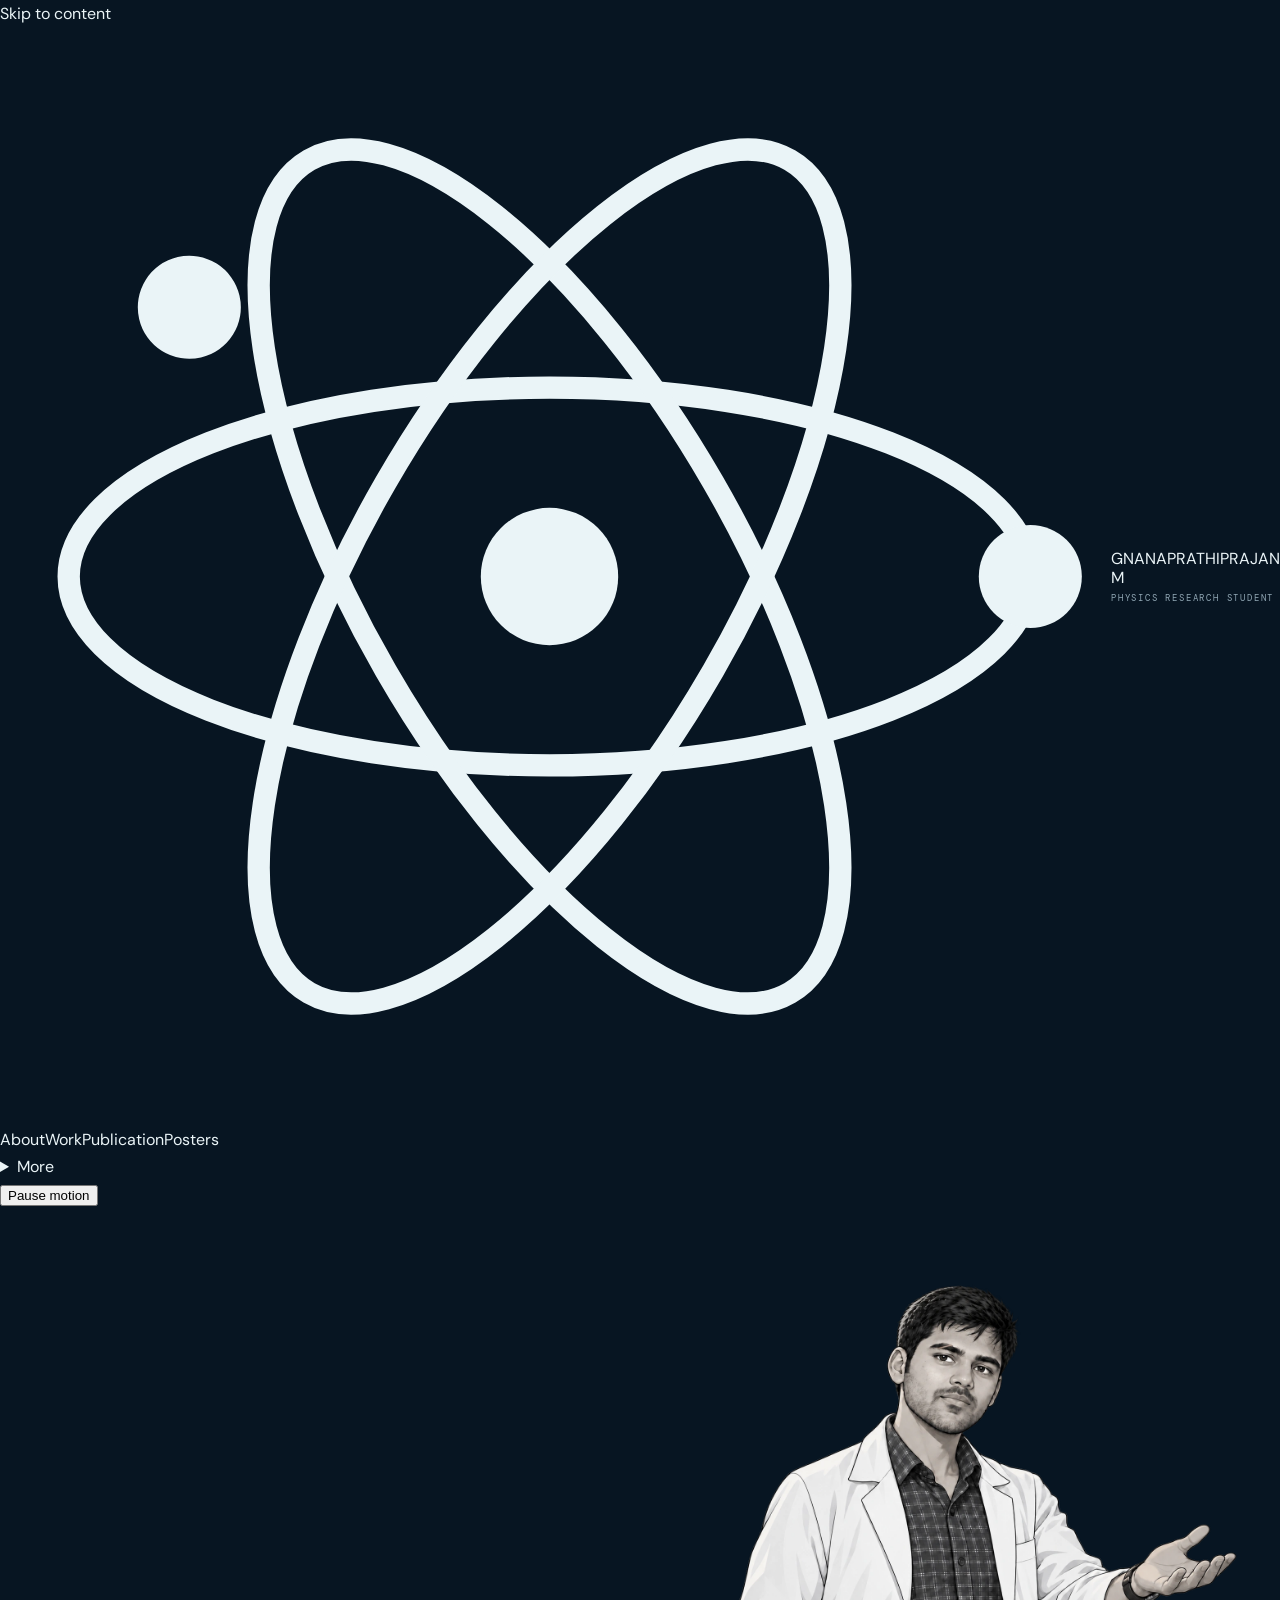
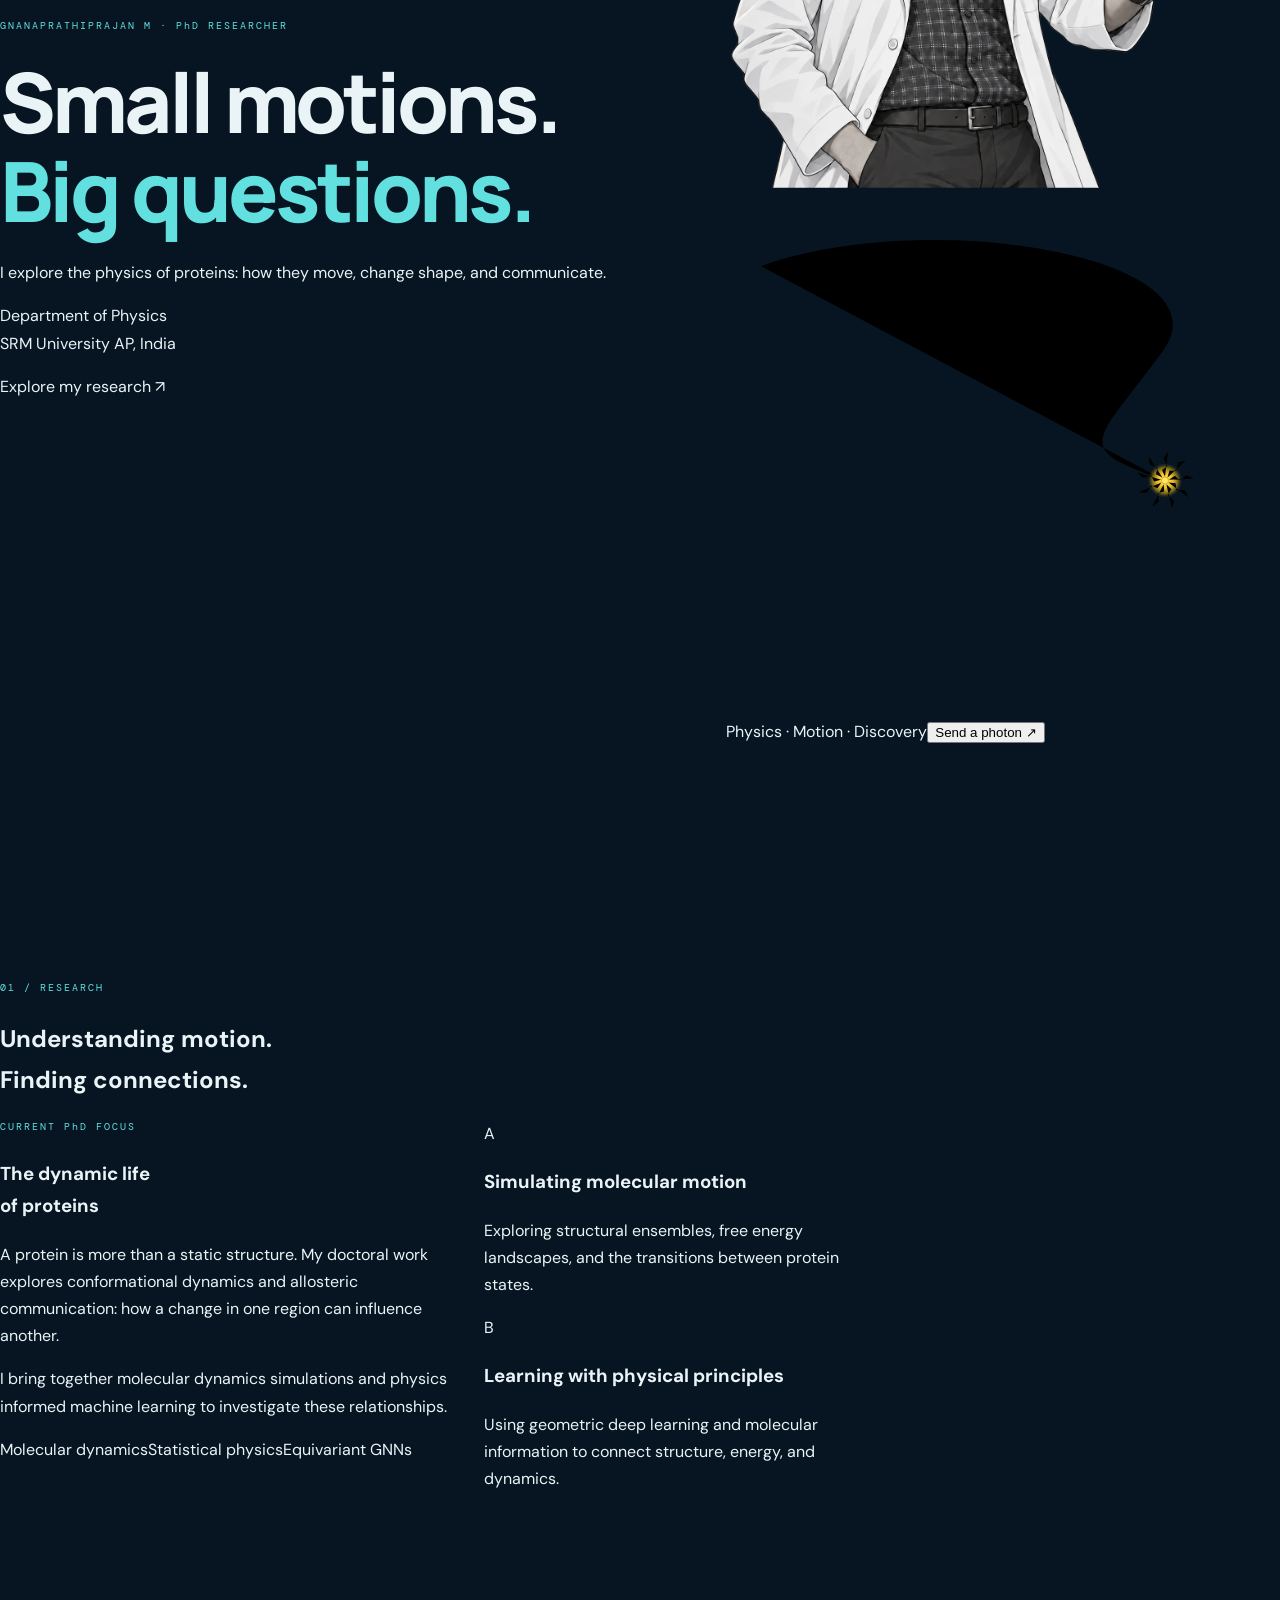
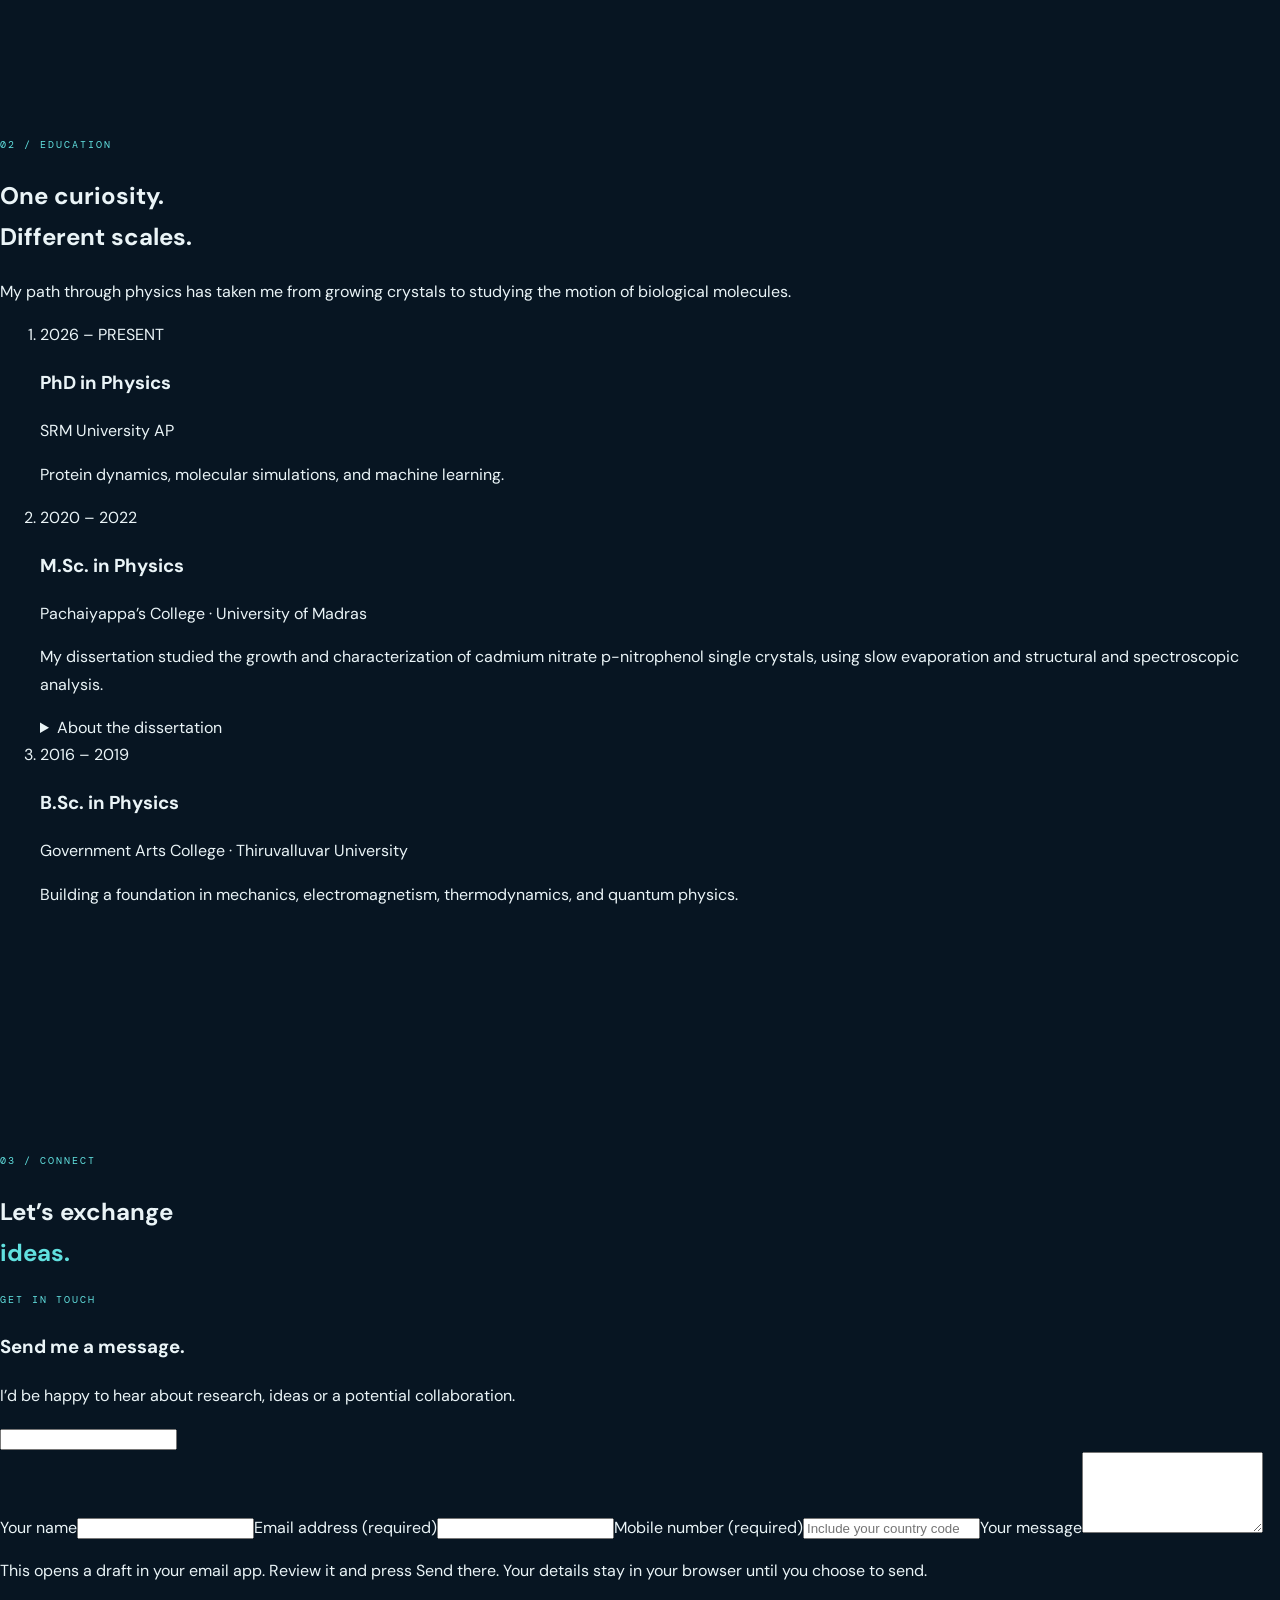
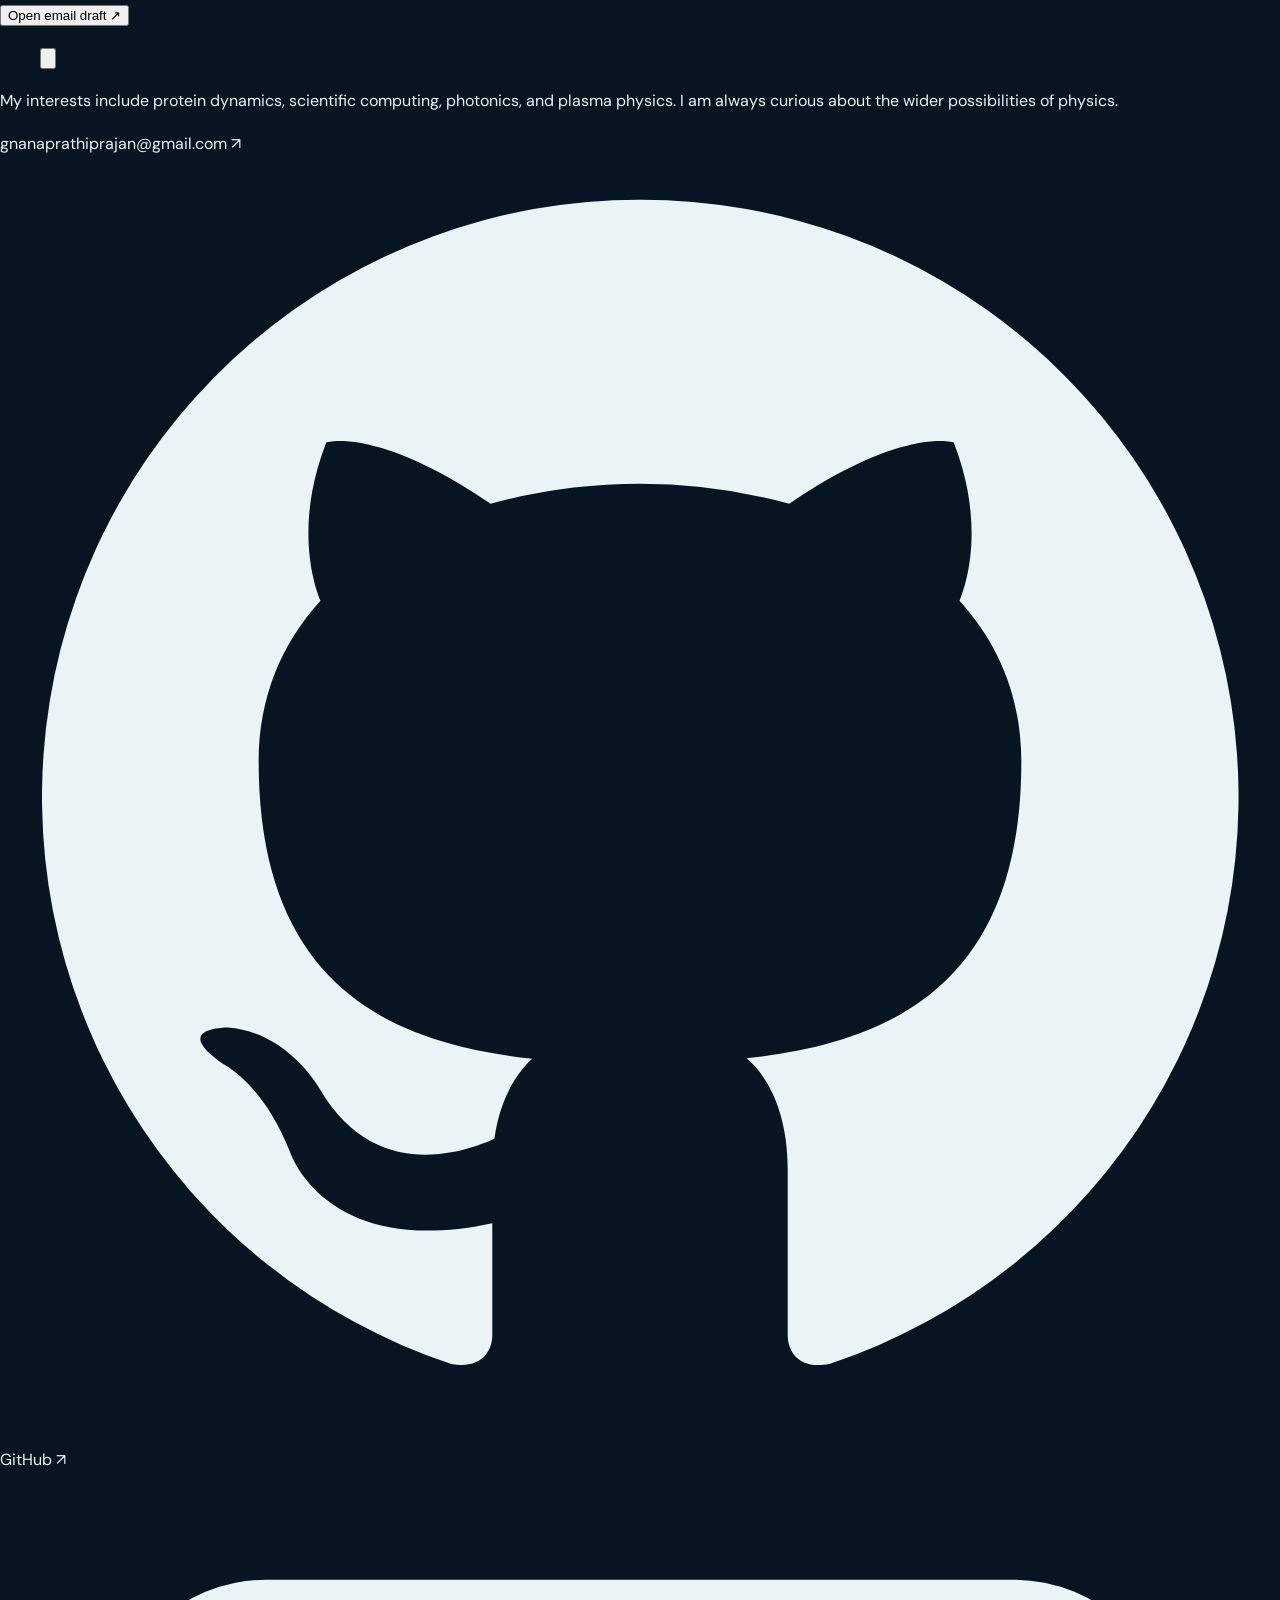
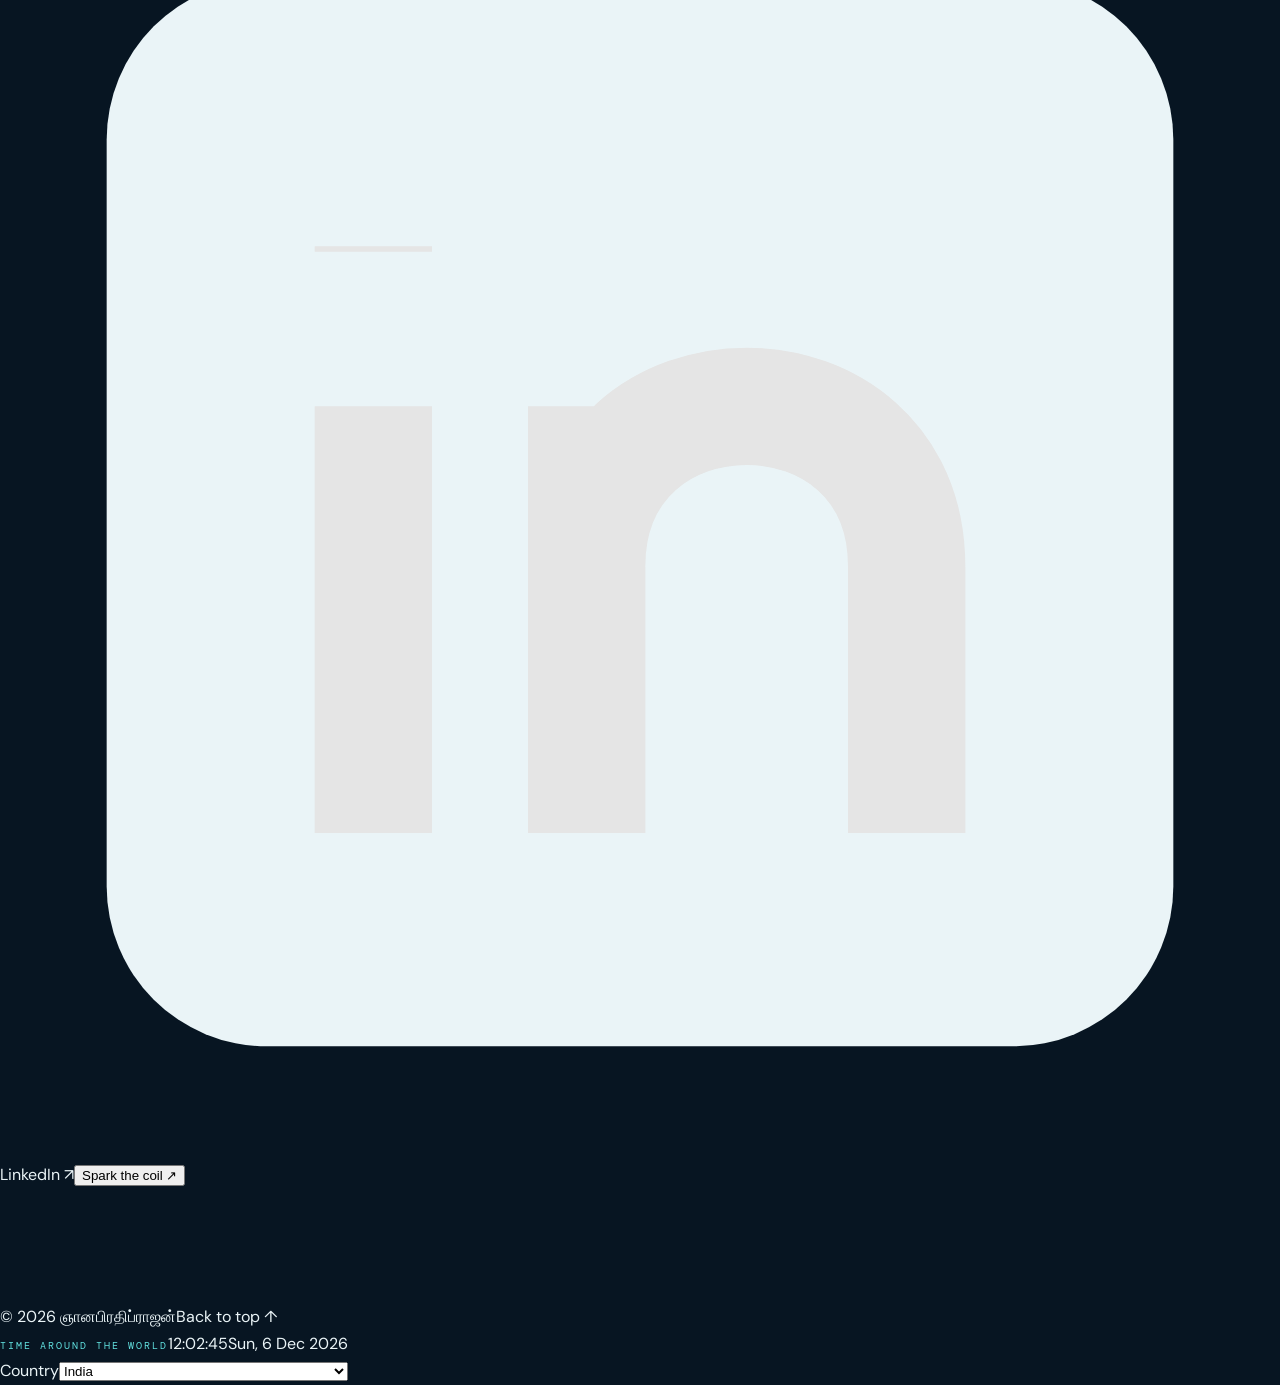
==== commit e69603a8: "Add files via upload" ====
--- a/index.html
+++ b/index.html
@@ -1,389 +1,12 @@
+<!doctype html>
+<html lang="en"><head><meta charset="utf-8"><meta name="viewport" content="width=device-width, initial-scale=1"><meta name="theme-color" content="#f7f7f7"><meta name="description" content="Gnanaprathiprajan M, Physics PhD researcher at SRM University AP, exploring protein dynamics, molecular simulations and machine learning."><title>Gnanaprathiprajan M | Physics Research Student</title><link rel="stylesheet" href="style.css?v=23"><script src="script.js?v=16" defer></script><link rel="icon" type="image/svg+xml" href="atom-bright.svg?v=12"><link rel="canonical" href="https://gnanaprathiprajan.github.io/"><meta property="og:title" content="Gnanaprathiprajan M | Physics PhD Researcher"><meta property="og:type" content="website"><meta property="og:url" content="https://gnanaprathiprajan.github.io/"><meta name="robots" content="noindex, nofollow, noimageindex"><script type="application/ld+json">{"@context": "https://schema.org", "@type": "Person", "name": "Gnanaprathiprajan M", "alternateName": ["GNANAPRATHIPRAJAN M", "ஞானபிரதிப்ராஜன்"], "url": "https://gnanaprathiprajan.github.io/", "jobTitle": "PhD Researcher in Physics", "affiliation": {"@type": "CollegeOrUniversity", "name": "SRM University AP"}, "knowsAbout": ["Protein dynamics", "Molecular dynamics", "Machine learning", "Plasma fusion", "Quantum optics"], "sameAs": ["https://github.com/GNANAPRATHIPRAJAN", "https://www.linkedin.com/in/gnanaprathiprajan"]}</script><meta property="og:description" content="Gnanaprathiprajan M, Physics PhD researcher at SRM University AP, exploring protein dynamics, molecular simulations and machine learning."></head>
+<body><a class="skip" href="#main">Skip to content</a><header><a class="brand" href="index.html" aria-label="Gnanaprathiprajan About page"><svg class="atom-logo" viewBox="0 0 64 64" aria-hidden="true"><g fill="none" stroke="currentColor" stroke-width="1.3"><ellipse cx="32" cy="32" rx="28" ry="11"/><ellipse cx="32" cy="32" rx="28" ry="11" transform="rotate(60 32 32)"/><ellipse cx="32" cy="32" rx="28" ry="11" transform="rotate(120 32 32)"/></g><circle cx="32" cy="32" r="4" fill="currentColor"/><g class="electron-orbit"><circle cx="60" cy="32" r="3" fill="currentColor"/></g><g class="electron-orbit orbit-two"><circle cx="18" cy="8" r="3" fill="currentColor"/></g><g class="electron-orbit orbit-three"><circle cx="18" cy="56" r="3" fill="currentColor"/></g></svg><span class="full-name">GNANAPRATHIPRAJAN M<small>PHYSICS RESEARCH STUDENT</small></span></a><button class="menu-toggle" aria-expanded="false" aria-controls="navigation" aria-label="Open menu"><span class="hamburger" aria-hidden="true"><i></i><i></i><i></i></span></button><nav id="navigation" aria-label="Main navigation"><a href="index.html">About</a><a href="works.html">Work</a><a href="publications.html">Publication</a><a href="posters.html">Posters</a><details class="nav-more"><summary aria-expanded="false" aria-controls="more-navigation">More <span class="more-chevron" aria-hidden="true"></span></summary><div class="more-menu" id="more-navigation"><a href="persona.html">Persona</a><a href="thoughts.html">GbloG</a><a href="games.html">Games</a></div></details></nav><button id="motion" aria-pressed="false">Pause motion</button></header>
+<main id="main"><section class="hero" id="home"><div class="intro"><p class="eyebrow">GNANAPRATHIPRAJAN M · PhD RESEARCHER</p><h1>Small motions.<br><em>Big questions.</em></h1><p class="lead">I explore the physics of proteins: how they move, change shape, and communicate.</p><p class="affiliation">Department of Physics<br>SRM University AP, India</p><a class="primary" href="#research">Explore my research <span aria-hidden="true">↗</span></a></div><figure class="portrait"><div class="scientist-scene"><svg id="scientist-art" xmlns="http://www.w3.org/2000/svg" viewBox="0 0 1024 1024" role="img" aria-label="Anime portrait of Gnanaprathiprajan with an open palm"><defs><filter id="palm-warp" x="0" y="0" width="1024" height="1024" filterUnits="userSpaceOnUse" color-interpolation-filters="sRGB"><feImage href="[data-uri]" x="0" y="0" width="1024" height="1024" result="field"/><feDisplacementMap in="SourceGraphic" in2="field" scale="0" xChannelSelector="R" yChannelSelector="G"><animate id="palm-receive" attributeName="scale" values="0;16;0" keyTimes="0;.45;1" dur="1.3s" begin="indefinite"/></feDisplacementMap></filter></defs><image width="1024" height="1024" filter="url(#palm-warp)" href="[data-uri]"/></svg><svg class="photon-layer" id="photon-scene" viewBox="0 0 1024 1024" aria-hidden="true"><defs><radialGradient id="blue-light"><stop stop-color="#f1fcff"/><stop offset=".25" stop-color="#48c8ff" stop-opacity=".95"/><stop offset=".65" stop-color="#168aff" stop-opacity=".5"/><stop offset="1" stop-color="#0876ff" stop-opacity="0"/></radialGradient><radialGradient id="light"><stop stop-color="#fff6a0"/><stop offset=".25" stop-color="#ffd642" stop-opacity=".95"/><stop offset="1" stop-color="#ffc400" stop-opacity="0"/></radialGradient></defs><path class="flight-trail" d="M 70 140 C 400 20 1010 120 870 310 S 690 500 875 567"/><g id="photon" transform="translate(875 567)"><circle class="photon-halo" r="34" fill="url(#light)"/><circle r="7" fill="#ffe66d" stroke="#d2a21d" stroke-width="1.5"/><animateMotion id="flight" dur="3.5s" begin="indefinite" fill="remove" calcMode="spline" keyTimes="0;1" keySplines=".2 .65 .25 1" path="M 70 140 C 400 20 1010 120 870 310 S 690 500 875 567"/></g><g id="photon-twin" transform="translate(875 567)" aria-hidden="true"><circle class="photon-halo" r="30" fill="url(#light)"/><circle r="7" fill="#ffe66d" stroke="#d2a21d" stroke-width="1.5"/></g><g id="plasma-sparks" aria-hidden="true"><path class="plasma-ray" style="--spark-delay:0.0s" transform="translate(875 567) rotate(0)" d="M 0 -8 L -6 -21 L 5 -29 L -3 -44 L 6 -57"/><path class="plasma-ray" style="--spark-delay:0.055s" transform="translate(875 567) rotate(40)" d="M 0 -8 L -6 -21 L 5 -29 L -3 -44 L 6 -57"/><path class="plasma-ray" style="--spark-delay:0.11s" transform="translate(875 567) rotate(80)" d="M 0 -8 L -6 -21 L 5 -29 L -3 -44 L 6 -57"/><path class="plasma-ray" style="--spark-delay:0.165s" transform="translate(875 567) rotate(120)" d="M 0 -8 L -6 -21 L 5 -29 L -3 -44 L 6 -57"/><path class="plasma-ray" style="--spark-delay:0.22s" transform="translate(875 567) rotate(160)" d="M 0 -8 L -6 -21 L 5 -29 L -3 -44 L 6 -57"/><path class="plasma-ray" style="--spark-delay:0.275s" transform="translate(875 567) rotate(200)" d="M 0 -8 L -6 -21 L 5 -29 L -3 -44 L 6 -57"/><path class="plasma-ray" style="--spark-delay:0.33s" transform="translate(875 567) rotate(240)" d="M 0 -8 L -6 -21 L 5 -29 L -3 -44 L 6 -57"/><path class="plasma-ray" style="--spark-delay:0.385s" transform="translate(875 567) rotate(280)" d="M 0 -8 L -6 -21 L 5 -29 L -3 -44 L 6 -57"/><path class="plasma-ray" style="--spark-delay:0.44s" transform="translate(875 567) rotate(320)" d="M 0 -8 L -6 -21 L 5 -29 L -3 -44 L 6 -57"/></g><g class="eye-glint"><circle cx="433" cy="166" r="2.4"/><circle cx="509" cy="190" r="2.4"/></g></svg></div><figcaption><span>Physics · Motion · Discovery</span><button id="replay">Send a photon ↗</button></figcaption></figure></section>
 
-<!DOCTYPE html>
-<html lang="en">
-<head>
-  <meta charset="UTF-8">
-  <meta name="viewport" content="width=device-width, initial-scale=1">
+<section id="research" class="section"><div class="section-head"><p class="eyebrow">01 / RESEARCH</p><h2>Understanding motion.<br>Finding connections.</h2></div><div class="research-grid"><article class="current"><p class="eyebrow">CURRENT PhD FOCUS</p><h3>The dynamic life<br>of proteins</h3><p>A protein is more than a static structure. My doctoral work explores conformational dynamics and allosteric communication: how a change in one region can influence another.</p><p>I bring together molecular dynamics simulations and physics informed machine learning to investigate these relationships.</p><div class="tags"><span>Molecular dynamics</span><span>Statistical physics</span><span>Equivariant GNNs</span></div></article><div class="research-aside"><article><span class="index">A</span><h3>Simulating molecular motion</h3><p>Exploring structural ensembles, free energy landscapes, and the transitions between protein states.</p></article><article><span class="index">B</span><h3>Learning with physical principles</h3><p>Using geometric deep learning and molecular information to connect structure, energy, and dynamics.</p></article></div></div></section>
 
-  <meta name="description" content="Academic portfolio of A S Udaya K R G, PhD Scholar in Physics.">
-  <meta name="robots" content="index, follow">
-  <meta name="theme-color" content="#071522">
+<section id="journey" class="section journey"><div class="section-head"><p class="eyebrow">02 / EDUCATION</p><h2>One curiosity.<br>Different scales.</h2><p>My path through physics has taken me from growing crystals to studying the motion of biological molecules.</p></div><ol class="timeline"><li><span class="year">2026 – PRESENT</span><div><h3>PhD in Physics</h3><p class="institution">SRM University AP</p><p>Protein dynamics, molecular simulations, and machine learning.</p></div></li><li><span class="year">2020 – 2022</span><div><h3>M.Sc. in Physics</h3><p class="institution">Pachaiyappa’s College · University of Madras</p><p>My dissertation studied the growth and characterization of cadmium nitrate p-nitrophenol single crystals, using slow evaporation and structural and spectroscopic analysis.</p><details><summary>About the dissertation</summary><p>The project involved single crystal XRD, FTIR, and UV visible spectroscopy to investigate structural and optical properties.</p></details></div></li><li><span class="year">2016 – 2019</span><div><h3>B.Sc. in Physics</h3><p class="institution">Government Arts College · Thiruvalluvar University</p><p>Building a foundation in mechanics, electromagnetism, thermodynamics, and quantum physics.</p></div></li></ol></section>
 
-  <title>A S Udaya K R G | PhD Scholar in Physics</title>
-
-  <!-- Corrected file paths for GitHub root folder -->
-  <link rel="icon" href="./atom.svg" type="image/svg+xml">
-  <link rel="stylesheet" href="./style.css">
-
-  <!-- Load JavaScript after HTML parsing -->
-  <script src="./script.js" defer></script>
-</head>
-
-<body>
-
-<div class="progress" id="progress"></div>
-
-<header class="site-header">
-  <a class="brand" href="#home">
-    <span class="brand-mark">U</span>
-    <span>
-      <strong>A S Udaya K R G</strong>
-      <small>PHYSICS · RESEARCH</small>
-    </span>
-  </a>
-
-  <button class="menu-toggle" id="menuToggle"
-    aria-label="Open navigation" aria-expanded="false">
-    <span></span><span></span><span></span>
-  </button>
-
-  <nav class="nav" id="nav">
-    <a href="#home" class="active">Home</a>
-    <a href="#about">About</a>
-    <a href="#research">Research</a>
-    <a href="#publications">Publications</a>
-    <a href="#contact">Contact</a>
-  </nav>
-
-  <a class="header-link" href="#contact">Get in touch ↗</a>
-</header>
-
-<main>
-
-<!-- HOME SECTION -->
-<section class="hero section-wrap" id="home">
-
-  <div class="hero-copy reveal">
-    <p class="eyebrow">
-      <span class="status-dot"></span>
-      ACADEMIC PORTFOLIO · PHYSICS
-    </p>
-
-    <h1>Curiosity drives<br>every <em>discovery.</em></h1>
-
-    <p class="hero-name">
-      I am <strong>A S Udaya K R G</strong>
-    </p>
-
-    <p class="hero-description">
-      PhD Scholar in Physics, interested in understanding the
-      fundamental principles of nature through scientific inquiry,
-      research and discovery.
-    </p>
-
-    <div class="hero-actions">
-      <a class="button button-primary" href="#research">
-        Explore my research ↗
-      </a>
-      <a class="text-link" href="#about">
-        More about me ↓
-      </a>
-    </div>
-
-    <div class="hero-meta">
-      <div><span class="meta-line"></span>PHYSICS</div>
-      <div><span class="meta-line"></span>RESEARCH & DISCOVERY</div>
-    </div>
-  </div>
-
-  <!-- ANIMATED ATOM -->
-  <div class="hero-visual reveal"
-    aria-label="Animated scientific atom illustration">
-
-    <div class="visual-glow"></div>
-    <div class="orbit orbit-one"><i></i></div>
-    <div class="orbit orbit-two"><i></i></div>
-    <div class="orbit orbit-three"></div>
-
-    <div class="nucleus">U</div>
-
-    <span class="particle particle-a"></span>
-    <span class="particle particle-b"></span>
-    <span class="particle particle-c"></span>
-    <span class="particle particle-d"></span>
-
-    <div class="visual-label label-top">
-      FIG. 01 <span>ATOMIC STRUCTURE</span>
-    </div>
-
-    <div class="visual-label label-bottom">
-      <span class="pulse"></span>
-      SCIENCE IN MOTION
-    </div>
-
-    <div class="coordinate">01<br>02<br>03</div>
-  </div>
-
-  <div class="hero-bottom">
-    <span>SCROLL TO EXPLORE</span>
-    <span class="scroll-line"></span>
-    <span>01 — 05</span>
-  </div>
-
-</section>
-
-<!-- MOVING TEXT -->
-<section class="ticker">
-  <div class="ticker-track">
-    <span>PHYSICS</span><b>✳</b>
-    <span>RESEARCH</span><b>✳</b>
-    <span>DISCOVERY</span><b>✳</b>
-    <span>SCIENTIFIC THINKING</span><b>✳</b>
-    <span>PHYSICS</span><b>✳</b>
-    <span>RESEARCH</span><b>✳</b>
-    <span>DISCOVERY</span><b>✳</b>
-    <span>SCIENTIFIC THINKING</span><b>✳</b>
-  </div>
-</section>
-
-<!-- ABOUT SECTION -->
-<section class="section-wrap section" id="about">
-
-  <div class="section-heading reveal">
-    <p class="eyebrow">01 / ABOUT ME</p>
-    <h2>A researcher with<br><em>a curious mind.</em></h2>
-  </div>
-
-  <div class="about-grid">
-
-    <div class="about-intro reveal">
-      <p class="large-copy">
-        Hello! I’m <strong>A S Udaya K R G</strong>,
-        a PhD Scholar in Physics.
-      </p>
-
-      <p>
-        I am pursuing doctoral research in Physics and developing
-        my academic journey through learning, investigation and
-        scientific exploration. I believe meaningful research
-        begins with asking clear questions and approaching them
-        with patience, creativity and evidence.
-      </p>
-
-      <p>
-        This website is my academic space to share my research
-        interests, work, publications and professional journey.
-      </p>
-
-      <a class="text-link" href="#contact">Connect with me ↗</a>
-    </div>
-
-    <div class="profile-card reveal">
-
-      <div class="profile-art">
-        <div class="profile-ring ring-a"></div>
-        <div class="profile-ring ring-b"></div>
-        <div class="profile-initials">U<span>.</span></div>
-        <span class="profile-caption">PHYSICS / RESEARCHER</span>
-      </div>
-
-      <div class="profile-details">
-        <div><span>NAME</span><strong>A S Udaya K R G</strong></div>
-        <div><span>POSITION</span><strong>PhD Scholar</strong></div>
-        <div><span>FIELD</span><strong>Physics</strong></div>
-        <div><span>INSTITUTION</span><strong>Add your university</strong></div>
-      </div>
-
-    </div>
-  </div>
-</section>
-
-<!-- RESEARCH SECTION -->
-<section class="research-section" id="research">
-  <div class="section-wrap section">
-
-    <div class="section-heading reveal">
-      <p class="eyebrow">02 / RESEARCH</p>
-      <h2>Questions worth<br><em>investigating.</em></h2>
-      <p class="heading-note">
-        A space for my doctoral work, research interests
-        and scientific projects.
-      </p>
-    </div>
-
-    <div class="research-grid">
-
-      <article class="research-card featured reveal">
-        <div class="card-top">
-          <span>01 / DOCTORAL RESEARCH</span>
-          <span class="card-symbol">↗</span>
-        </div>
-
-        <div class="card-graphic graphic-wave">
-          <svg viewBox="0 0 500 150" role="img"
-            aria-label="Wave illustration">
-            <path d="M0 80 C60 5 100 5 160 80 S260 155 320 80 S420 5 500 80"/>
-            <path d="M0 80 C60 45 100 45 160 80 S260 115 320 80 S420 45 500 80"/>
-          </svg>
-        </div>
-
-        <h3>My PhD Research</h3>
-        <p>
-          Add your exact doctoral research title and a short
-          description of the problem you are investigating.
-        </p>
-        <span class="card-tag">DOCTORAL WORK</span>
-      </article>
-
-      <article class="research-card reveal">
-        <div class="card-top">
-          <span>02 / RESEARCH INTERESTS</span>
-          <span class="card-symbol">✳</span>
-        </div>
-
-        <div class="card-graphic graphic-orbit">
-          <div></div><i></i>
-        </div>
-
-        <h3>Areas of Interest</h3>
-        <p>
-          List your specific interests within Physics, such as
-          theoretical, experimental, computational or materials
-          physics, as applicable.
-        </p>
-        <span class="card-tag">PHYSICS</span>
-      </article>
-
-      <article class="research-card reveal">
-        <div class="card-top">
-          <span>03 / PROJECTS</span>
-          <span class="card-symbol">↗</span>
-        </div>
-
-        <div class="card-graphic graphic-bars">
-          <i></i><i></i><i></i><i></i><i></i><i></i><i></i>
-        </div>
-
-        <h3>Academic Projects</h3>
-        <p>
-          Showcase research projects, dissertation work,
-          experimental studies, simulations or other academic
-          contributions.
-        </p>
-        <span class="card-tag">PROJECTS & METHODS</span>
-      </article>
-
-    </div>
-
-    <p class="edit-note">
-      Personalise these cards with your actual research topic
-      and projects before publishing.
-    </p>
-
-  </div>
-</section>
-
-<!-- PUBLICATIONS SECTION -->
-<section class="section-wrap section" id="publications">
-
-  <div class="section-heading reveal">
-    <p class="eyebrow">03 / ACADEMIC OUTPUT</p>
-    <h2>Research shared<br><em>with the world.</em></h2>
-  </div>
-
-  <div class="publication-panel reveal">
-    <div class="publication-icon">↗</div>
-    <div>
-      <h3>Publications & Presentations</h3>
-      <p>
-        Add verified journal articles, conference papers,
-        posters, seminars and presentations. Include DOI or
-        official links whenever available.
-      </p>
-    </div>
-    <span class="coming-label">TO BE UPDATED</span>
-  </div>
-
-  <div class="publication-panel reveal">
-    <div class="publication-icon">✳</div>
-    <div>
-      <h3>Workshops & Conferences</h3>
-      <p>
-        Document academic workshops, conferences, training
-        programmes and scientific events you have attended
-        or contributed to.
-      </p>
-    </div>
-    <span class="coming-label">TO BE UPDATED</span>
-  </div>
-
-</section>
-
-<!-- QUOTE SECTION -->
-<section class="quote-section">
-  <div class="section-wrap quote-inner reveal">
-    <span class="quote-mark">“</span>
-    <blockquote>
-      The important thing is to never stop questioning.
-    </blockquote>
-    <p>THE SPIRIT OF SCIENTIFIC INQUIRY</p>
-  </div>
-</section>
-
-<!-- CONTACT SECTION -->
-<section class="section-wrap section contact-section" id="contact">
-
-  <div class="contact-copy reveal">
-    <p class="eyebrow">04 / CONTACT</p>
-    <h2>Let's connect<br><em>and exchange ideas.</em></h2>
-    <p>
-      For research discussions, academic collaborations,
-      questions or professional enquiries, feel free to
-      get in touch.
-    </p>
-  </div>
-
-  <div class="contact-card reveal">
-    <span class="contact-overline">GET IN TOUCH</span>
-    <h3>Start a conversation.</h3>
-
-    <p>
-      Replace the placeholder details below with your
-      professional contact information.
-    </p>
-
-    <a class="contact-row" href="mailto:your.email@example.com">
-      <span>EMAIL</span>
-      <strong>your.email@example.com ↗</strong>
-    </a>
-
-    <a class="contact-row"
-      href="https://www.linkedin.com/"
-      target="_blank" rel="noopener">
-      <span>LINKEDIN</span>
-      <strong>Add your profile ↗</strong>
-    </a>
-
-    <a class="contact-row"
-      href="https://scholar.google.com/"
-      target="_blank" rel="noopener">
-      <span>GOOGLE SCHOLAR</span>
-      <strong>Add your profile ↗</strong>
-    </a>
-
-  </div>
-</section>
-
-</main>
-
-<!-- FOOTER -->
-<footer class="footer">
-
-  <a class="brand footer-brand" href="#home">
-    <span class="brand-mark">U</span>
-    <span>
-      <strong>A S Udaya K R G</strong>
-      <small>PHYSICS · RESEARCH</small>
-    </span>
-  </a>
-
-  <p>Designed as a space for curiosity, research and discovery.</p>
-
-  <span>
-    © <span id="year"></span> A S Udaya K R G
-  </span>
-
-</footer>
-
-</body>
-</html>
+<section id="contact" class="contact section"><div class="contact-content"><p class="eyebrow">03 / CONNECT</p><h2>Let’s exchange<br><em>ideas.</em></h2><section class="message-section" aria-labelledby="message-heading"><div><p class="eyebrow">GET IN TOUCH</p><h3 id="message-heading">Send me a message.</h3><p>I’d be happy to hear about research, ideas or a potential collaboration.</p></div><form id="contact-form" action="mailto:gnanaprathiprajan@gmail.com" method="GET"><input type="hidden" name="_subject" value="New message from your physics portfolio"><input type="hidden" name="_template" value="table"><input type="text" name="_honey" tabindex="-1" autocomplete="off" class="honeypot" aria-hidden="true"><div class="form-grid"><label>Your name<input name="name" autocomplete="name" maxlength="100" required></label><label>Email address <span>(required)</span><input type="email" name="email" autocomplete="email" maxlength="254" required></label><label>Mobile number <span>(required)</span><input type="tel" name="mobile" autocomplete="tel" inputmode="tel" minlength="7" maxlength="25" placeholder="Include your country code" required></label><label class="message-field">Your message<textarea name="message" rows="5" minlength="10" maxlength="5000" required></textarea></label></div><p class="form-note">This opens a draft in your email app. Review it and press Send there. Your details stay in your browser until you choose to send.</p><button class="primary" type="submit">Open email draft <span aria-hidden="true">↗</span></button><p id="form-status" role="status"></p></form></section></div><div class="contact-aside"><figure class="reactor-visual"><button type="button" class="coil-touch" aria-label="Touch the Tesla coil to discharge"><svg xmlns="http://www.w3.org/2000/svg" id="tesla-scene" class="tesla-art" viewBox="0 0 540 660" role="img" aria-labelledby="tesla-title tesla-desc"><title id="tesla-title">Tesla coil with periodic electrical discharges</title><desc id="tesla-desc">A grey Tesla coil with vivid blue-violet electrical streamers and luminous cyan-white cores leaving its toroidal top load.</desc><defs><linearGradient id="tesl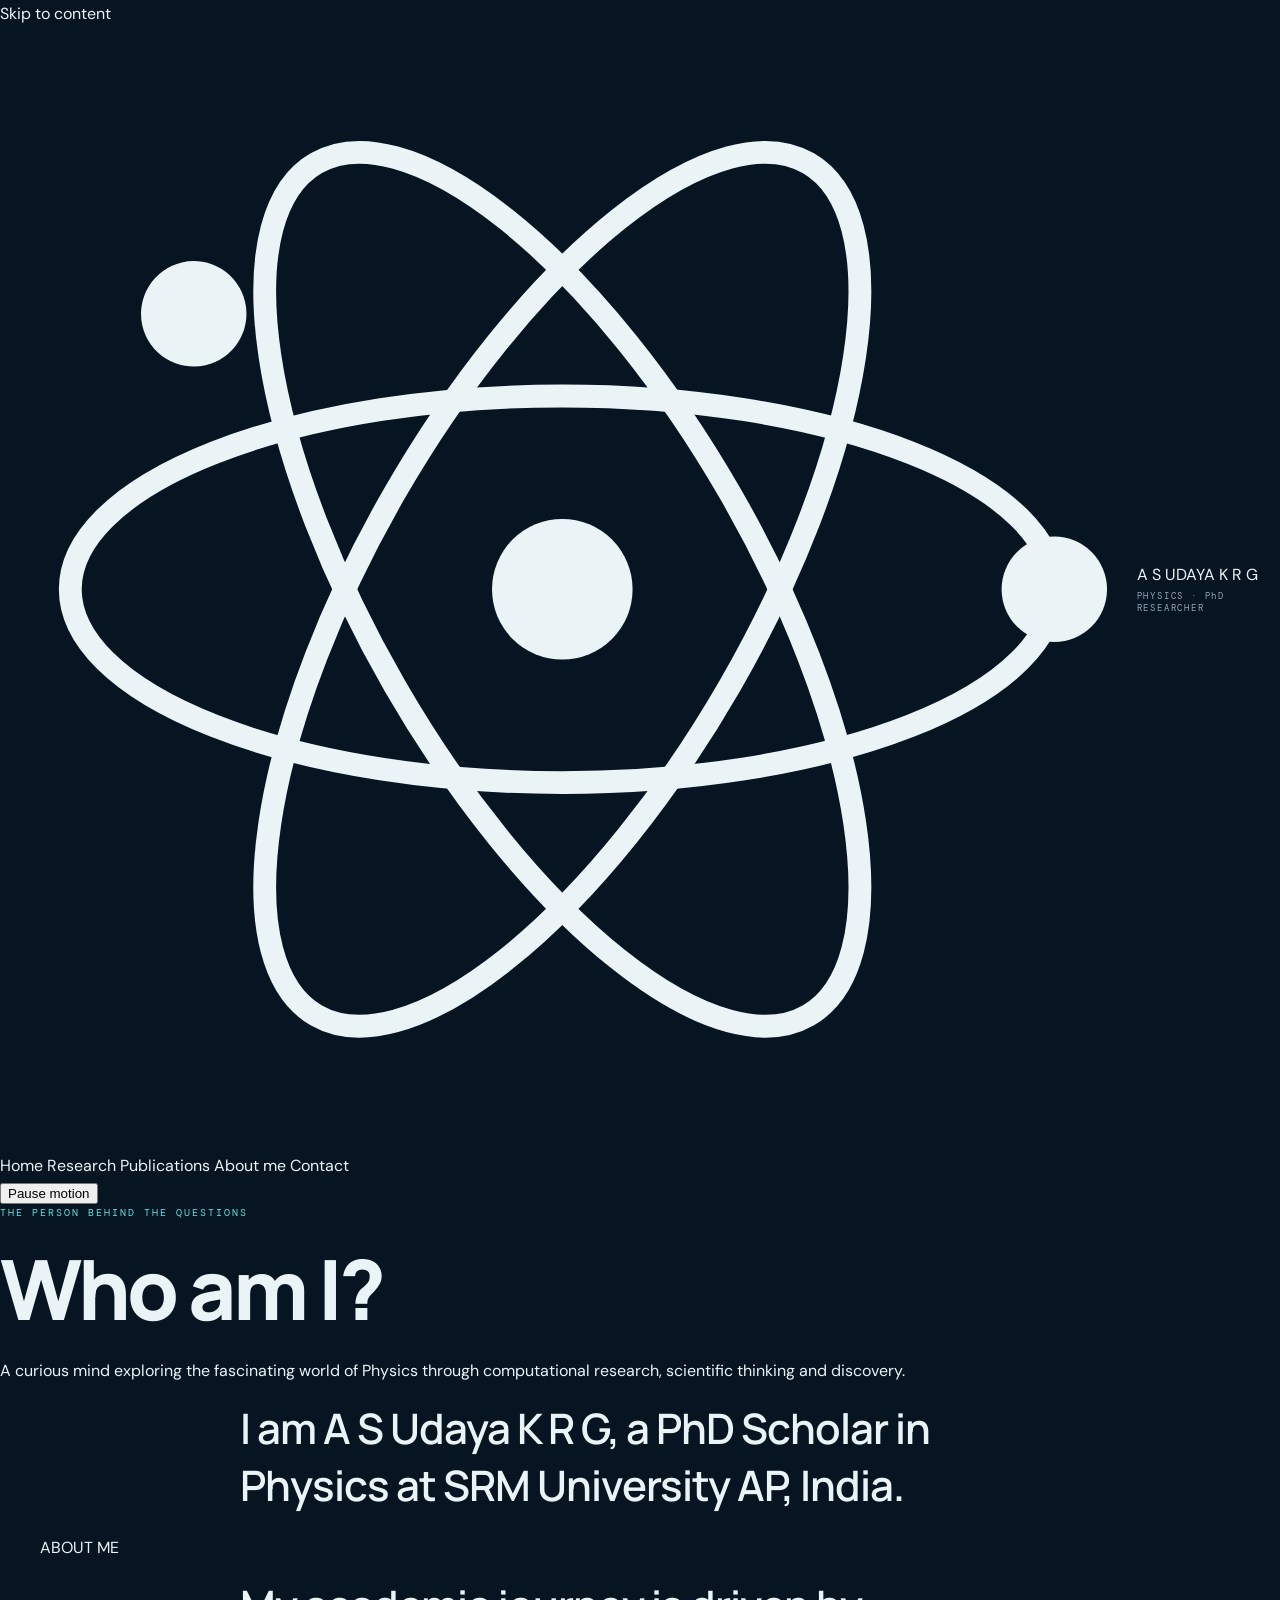
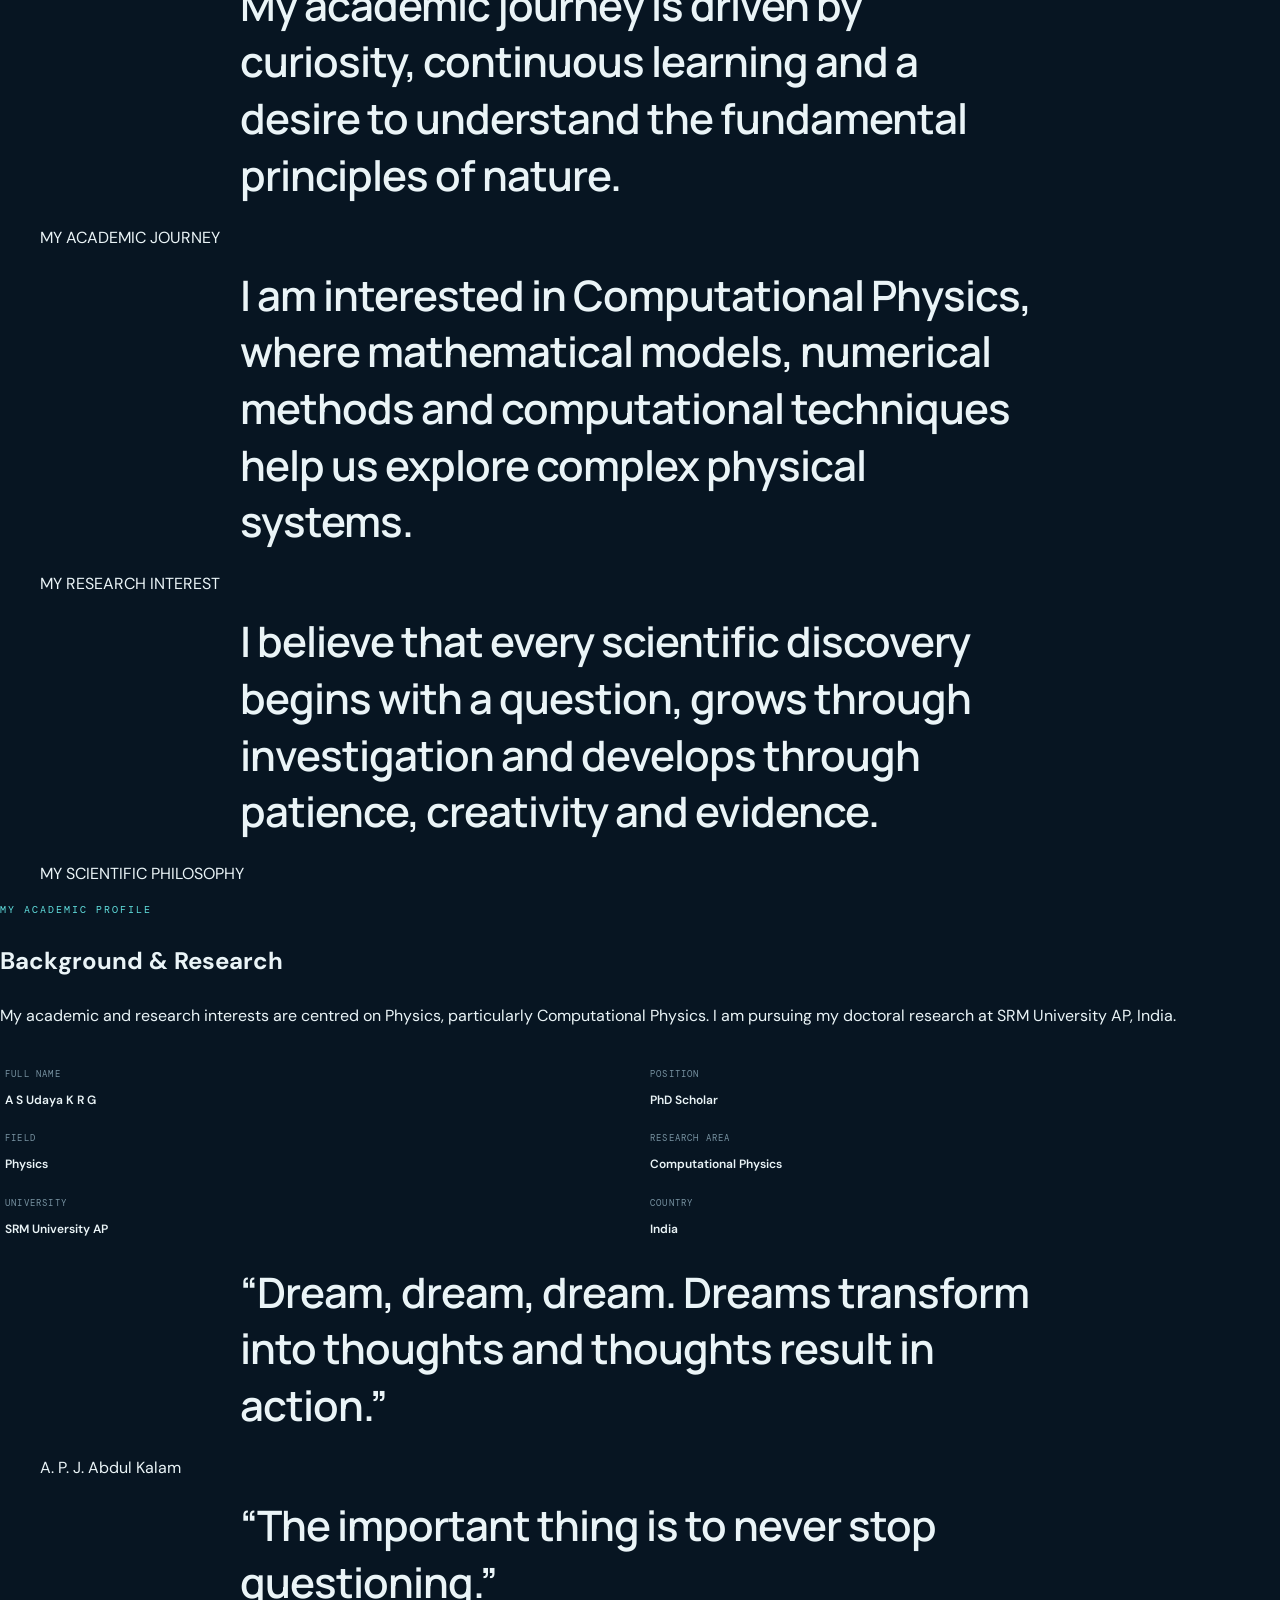
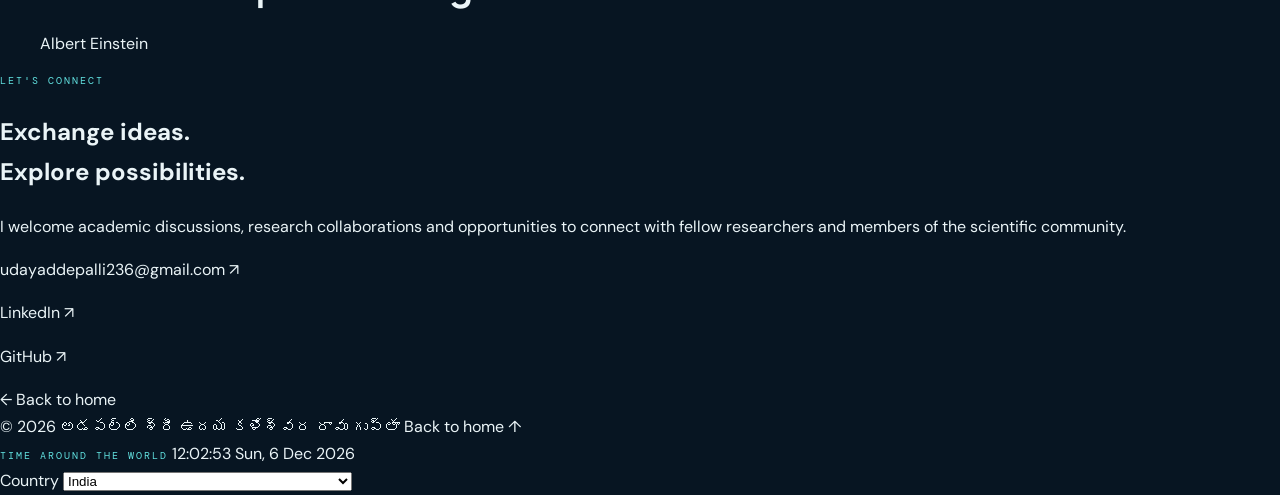
==== commit ce707c19: "Update index.html" ====
--- a/index.html
+++ b/index.html
@@ -1,12 +1,353 @@
+
 <!doctype html>
-<html lang="en"><head><meta charset="utf-8"><meta name="viewport" content="width=device-width, initial-scale=1"><meta name="theme-color" content="#f7f7f7"><meta name="description" content="Gnanaprathiprajan M, Physics PhD researcher at SRM University AP, exploring protein dynamics, molecular simulations and machine learning."><title>Gnanaprathiprajan M | Physics Research Student</title><link rel="stylesheet" href="style.css?v=23"><script src="script.js?v=16" defer></script><link rel="icon" type="image/svg+xml" href="atom-bright.svg?v=12"><link rel="canonical" href="https://gnanaprathiprajan.github.io/"><meta property="og:title" content="Gnanaprathiprajan M | Physics PhD Researcher"><meta property="og:type" content="website"><meta property="og:url" content="https://gnanaprathiprajan.github.io/"><meta name="robots" content="noindex, nofollow, noimageindex"><script type="application/ld+json">{"@context": "https://schema.org", "@type": "Person", "name": "Gnanaprathiprajan M", "alternateName": ["GNANAPRATHIPRAJAN M", "ஞானபிரதிப்ராஜன்"], "url": "https://gnanaprathiprajan.github.io/", "jobTitle": "PhD Researcher in Physics", "affiliation": {"@type": "CollegeOrUniversity", "name": "SRM University AP"}, "knowsAbout": ["Protein dynamics", "Molecular dynamics", "Machine learning", "Plasma fusion", "Quantum optics"], "sameAs": ["https://github.com/GNANAPRATHIPRAJAN", "https://www.linkedin.com/in/gnanaprathiprajan"]}</script><meta property="og:description" content="Gnanaprathiprajan M, Physics PhD researcher at SRM University AP, exploring protein dynamics, molecular simulations and machine learning."></head>
-<body><a class="skip" href="#main">Skip to content</a><header><a class="brand" href="index.html" aria-label="Gnanaprathiprajan About page"><svg class="atom-logo" viewBox="0 0 64 64" aria-hidden="true"><g fill="none" stroke="currentColor" stroke-width="1.3"><ellipse cx="32" cy="32" rx="28" ry="11"/><ellipse cx="32" cy="32" rx="28" ry="11" transform="rotate(60 32 32)"/><ellipse cx="32" cy="32" rx="28" ry="11" transform="rotate(120 32 32)"/></g><circle cx="32" cy="32" r="4" fill="currentColor"/><g class="electron-orbit"><circle cx="60" cy="32" r="3" fill="currentColor"/></g><g class="electron-orbit orbit-two"><circle cx="18" cy="8" r="3" fill="currentColor"/></g><g class="electron-orbit orbit-three"><circle cx="18" cy="56" r="3" fill="currentColor"/></g></svg><span class="full-name">GNANAPRATHIPRAJAN M<small>PHYSICS RESEARCH STUDENT</small></span></a><button class="menu-toggle" aria-expanded="false" aria-controls="navigation" aria-label="Open menu"><span class="hamburger" aria-hidden="true"><i></i><i></i><i></i></span></button><nav id="navigation" aria-label="Main navigation"><a href="index.html">About</a><a href="works.html">Work</a><a href="publications.html">Publication</a><a href="posters.html">Posters</a><details class="nav-more"><summary aria-expanded="false" aria-controls="more-navigation">More <span class="more-chevron" aria-hidden="true"></span></summary><div class="more-menu" id="more-navigation"><a href="persona.html">Persona</a><a href="thoughts.html">GbloG</a><a href="games.html">Games</a></div></details></nav><button id="motion" aria-pressed="false">Pause motion</button></header>
-<main id="main"><section class="hero" id="home"><div class="intro"><p class="eyebrow">GNANAPRATHIPRAJAN M · PhD RESEARCHER</p><h1>Small motions.<br><em>Big questions.</em></h1><p class="lead">I explore the physics of proteins: how they move, change shape, and communicate.</p><p class="affiliation">Department of Physics<br>SRM University AP, India</p><a class="primary" href="#research">Explore my research <span aria-hidden="true">↗</span></a></div><figure class="portrait"><div class="scientist-scene"><svg id="scientist-art" xmlns="http://www.w3.org/2000/svg" viewBox="0 0 1024 1024" role="img" aria-label="Anime portrait of Gnanaprathiprajan with an open palm"><defs><filter id="palm-warp" x="0" y="0" width="1024" height="1024" filterUnits="userSpaceOnUse" color-interpolation-filters="sRGB"><feImage href="[data-uri]" x="0" y="0" width="1024" height="1024" result="field"/><feDisplacementMap in="SourceGraphic" in2="field" scale="0" xChannelSelector="R" yChannelSelector="G"><animate id="palm-receive" attributeName="scale" values="0;16;0" keyTimes="0;.45;1" dur="1.3s" begin="indefinite"/></feDisplacementMap></filter></defs><image width="1024" height="1024" filter="url(#palm-warp)" href="[data-uri]"/></svg><svg class="photon-layer" id="photon-scene" viewBox="0 0 1024 1024" aria-hidden="true"><defs><radialGradient id="blue-light"><stop stop-color="#f1fcff"/><stop offset=".25" stop-color="#48c8ff" stop-opacity=".95"/><stop offset=".65" stop-color="#168aff" stop-opacity=".5"/><stop offset="1" stop-color="#0876ff" stop-opacity="0"/></radialGradient><radialGradient id="light"><stop stop-color="#fff6a0"/><stop offset=".25" stop-color="#ffd642" stop-opacity=".95"/><stop offset="1" stop-color="#ffc400" stop-opacity="0"/></radialGradient></defs><path class="flight-trail" d="M 70 140 C 400 20 1010 120 870 310 S 690 500 875 567"/><g id="photon" transform="translate(875 567)"><circle class="photon-halo" r="34" fill="url(#light)"/><circle r="7" fill="#ffe66d" stroke="#d2a21d" stroke-width="1.5"/><animateMotion id="flight" dur="3.5s" begin="indefinite" fill="remove" calcMode="spline" keyTimes="0;1" keySplines=".2 .65 .25 1" path="M 70 140 C 400 20 1010 120 870 310 S 690 500 875 567"/></g><g id="photon-twin" transform="translate(875 567)" aria-hidden="true"><circle class="photon-halo" r="30" fill="url(#light)"/><circle r="7" fill="#ffe66d" stroke="#d2a21d" stroke-width="1.5"/></g><g id="plasma-sparks" aria-hidden="true"><path class="plasma-ray" style="--spark-delay:0.0s" transform="translate(875 567) rotate(0)" d="M 0 -8 L -6 -21 L 5 -29 L -3 -44 L 6 -57"/><path class="plasma-ray" style="--spark-delay:0.055s" transform="translate(875 567) rotate(40)" d="M 0 -8 L -6 -21 L 5 -29 L -3 -44 L 6 -57"/><path class="plasma-ray" style="--spark-delay:0.11s" transform="translate(875 567) rotate(80)" d="M 0 -8 L -6 -21 L 5 -29 L -3 -44 L 6 -57"/><path class="plasma-ray" style="--spark-delay:0.165s" transform="translate(875 567) rotate(120)" d="M 0 -8 L -6 -21 L 5 -29 L -3 -44 L 6 -57"/><path class="plasma-ray" style="--spark-delay:0.22s" transform="translate(875 567) rotate(160)" d="M 0 -8 L -6 -21 L 5 -29 L -3 -44 L 6 -57"/><path class="plasma-ray" style="--spark-delay:0.275s" transform="translate(875 567) rotate(200)" d="M 0 -8 L -6 -21 L 5 -29 L -3 -44 L 6 -57"/><path class="plasma-ray" style="--spark-delay:0.33s" transform="translate(875 567) rotate(240)" d="M 0 -8 L -6 -21 L 5 -29 L -3 -44 L 6 -57"/><path class="plasma-ray" style="--spark-delay:0.385s" transform="translate(875 567) rotate(280)" d="M 0 -8 L -6 -21 L 5 -29 L -3 -44 L 6 -57"/><path class="plasma-ray" style="--spark-delay:0.44s" transform="translate(875 567) rotate(320)" d="M 0 -8 L -6 -21 L 5 -29 L -3 -44 L 6 -57"/></g><g class="eye-glint"><circle cx="433" cy="166" r="2.4"/><circle cx="509" cy="190" r="2.4"/></g></svg></div><figcaption><span>Physics · Motion · Discovery</span><button id="replay">Send a photon ↗</button></figcaption></figure></section>
-
-<section id="research" class="section"><div class="section-head"><p class="eyebrow">01 / RESEARCH</p><h2>Understanding motion.<br>Finding connections.</h2></div><div class="research-grid"><article class="current"><p class="eyebrow">CURRENT PhD FOCUS</p><h3>The dynamic life<br>of proteins</h3><p>A protein is more than a static structure. My doctoral work explores conformational dynamics and allosteric communication: how a change in one region can influence another.</p><p>I bring together molecular dynamics simulations and physics informed machine learning to investigate these relationships.</p><div class="tags"><span>Molecular dynamics</span><span>Statistical physics</span><span>Equivariant GNNs</span></div></article><div class="research-aside"><article><span class="index">A</span><h3>Simulating molecular motion</h3><p>Exploring structural ensembles, free energy landscapes, and the transitions between protein states.</p></article><article><span class="index">B</span><h3>Learning with physical principles</h3><p>Using geometric deep learning and molecular information to connect structure, energy, and dynamics.</p></article></div></div></section>
-
-<section id="journey" class="section journey"><div class="section-head"><p class="eyebrow">02 / EDUCATION</p><h2>One curiosity.<br>Different scales.</h2><p>My path through physics has taken me from growing crystals to studying the motion of biological molecules.</p></div><ol class="timeline"><li><span class="year">2026 – PRESENT</span><div><h3>PhD in Physics</h3><p class="institution">SRM University AP</p><p>Protein dynamics, molecular simulations, and machine learning.</p></div></li><li><span class="year">2020 – 2022</span><div><h3>M.Sc. in Physics</h3><p class="institution">Pachaiyappa’s College · University of Madras</p><p>My dissertation studied the growth and characterization of cadmium nitrate p-nitrophenol single crystals, using slow evaporation and structural and spectroscopic analysis.</p><details><summary>About the dissertation</summary><p>The project involved single crystal XRD, FTIR, and UV visible spectroscopy to investigate structural and optical properties.</p></details></div></li><li><span class="year">2016 – 2019</span><div><h3>B.Sc. in Physics</h3><p class="institution">Government Arts College · Thiruvalluvar University</p><p>Building a foundation in mechanics, electromagnetism, thermodynamics, and quantum physics.</p></div></li></ol></section>
-
-<section id="contact" class="contact section"><div class="contact-content"><p class="eyebrow">03 / CONNECT</p><h2>Let’s exchange<br><em>ideas.</em></h2><section class="message-section" aria-labelledby="message-heading"><div><p class="eyebrow">GET IN TOUCH</p><h3 id="message-heading">Send me a message.</h3><p>I’d be happy to hear about research, ideas or a potential collaboration.</p></div><form id="contact-form" action="mailto:gnanaprathiprajan@gmail.com" method="GET"><input type="hidden" name="_subject" value="New message from your physics portfolio"><input type="hidden" name="_template" value="table"><input type="text" name="_honey" tabindex="-1" autocomplete="off" class="honeypot" aria-hidden="true"><div class="form-grid"><label>Your name<input name="name" autocomplete="name" maxlength="100" required></label><label>Email address <span>(required)</span><input type="email" name="email" autocomplete="email" maxlength="254" required></label><label>Mobile number <span>(required)</span><input type="tel" name="mobile" autocomplete="tel" inputmode="tel" minlength="7" maxlength="25" placeholder="Include your country code" required></label><label class="message-field">Your message<textarea name="message" rows="5" minlength="10" maxlength="5000" required></textarea></label></div><p class="form-note">This opens a draft in your email app. Review it and press Send there. Your details stay in your browser until you choose to send.</p><button class="primary" type="submit">Open email draft <span aria-hidden="true">↗</span></button><p id="form-status" role="status"></p></form></section></div><div class="contact-aside"><figure class="reactor-visual"><button type="button" class="coil-touch" aria-label="Touch the Tesla coil to discharge"><svg xmlns="http://www.w3.org/2000/svg" id="tesla-scene" class="tesla-art" viewBox="0 0 540 660" role="img" aria-labelledby="tesla-title tesla-desc"><title id="tesla-title">Tesla coil with periodic electrical discharges</title><desc id="tesla-desc">A grey Tesla coil with vivid blue-violet electrical streamers and luminous cyan-white cores leaving its toroidal top load.</desc><defs><linearGradient id="tesla-metal" x2="0" y2="1"><stop stop-color="#f8f8f8"/><stop offset=".4" stop-color="#aaa"/><stop offset=".65" stop-color="#eee"/><stop offset="1" stop-color="#555"/></linearGradient><linearGradient id="tesla-winding"><stop stop-color="#555"/><stop offset=".4" stop-color="#bbb"/><stop offset=".7" stop-color="#888"/><stop offset="1" stop-color="#444"/></linearGradient><filter id="tesla-glow" x="-50%" y="-50%" width="200%" height="200%"><feGaussianBlur stdDeviation="2.5"/></filter></defs>
-<g fill="none" stroke="#aaa" stroke-width="1" opacity=".4"><ellipse cx="270" cy="567" rx="189" ry="28"/><path d="M68 591h405M103 610h334"/></g>
-<g stroke="#4c4c4c" stroke-width="2"><path d="M161 526l-18 56 254 0-18-56Z" fill="#c5c5c5"/><rect x="162" y="511" width="216" height="60" rx="10" fill="url(#tesla-metal)"/><path d="M173 569v18h24v-18m145 0v18h24v-18" fill="#555"/><rect x="234" y="204" width="72" height="303" rx="12" fill="url(#tesla-winding)"/></g><path d="M235 214q35 9 70 0" fill="none" stroke="#353535" stroke-width="1.5"/><path d="M235 220q35 9 70 0" fill="none" stroke="#353535" stroke-width="1.5"/><path d="M235 226q35 9 70 0" fill="none" stroke="#353535" stroke-width="1.5"/><path d="M235 232q35 9 70 0" fill="none" stroke="#353535" stroke-width="1.5"/><path d="M235 238q35 9 70 0" fill="none" stroke="#353535" stroke-width="1.5"/><path d="M235 244q35 9 70 0" fill="none" stroke="#353535" stroke-width="1.5"/><path d="M235 250q35 9 70 0" fill="none" stroke="#353535" stroke-width="1.5"/><path d="M235 256q35 9 70 0" fill="none" stroke="#353535" stroke-width="1.5"/><path d="M235 262q35 9 70 0" fill="none" stroke="#353535" stroke-width="1.5"/><path d="M235 268q35 9 70 0" fill="none" stroke="#353535" stroke-width="1.5"/><path d="M235 274q35 9 70 0" fill="none" stroke="#353535" stroke-width="1.5"/><path d="M235 280q35 9 70 0" fill="none" stroke="#353535" stroke-width="1.5"/><path d="M235 286q35 9 70 0" fill="none" stroke="#353535" stroke-width="1.5"/><path d="M235 292q35 9 70 0" fill="none" stroke="#353535" stroke-width="1.5"/><path d="M235 298q35 9 70 0" fill="none" stroke="#353535" stroke-width="1.5"/><path d="M235 304q35 9 70 0" fill="none" stroke="#353535" stroke-width="1.5"/><path d="M235 310q35 9 70 0" fill="none" stroke="#353535" stroke-width="1.5"/><path d="M235 316q35 9 70 0" fill="none" stroke="#353535" stroke-width="1.5"/><path d="M235 322q35 9 70 0" fill="none" stroke="#353535" stroke-width="1.5"/><path d="M235 328q35 9 70 0" fill="none" stroke="#353535" stroke-width="1.5"/><path d="M235 334q35 9 70 0" fill="none" stroke="#353535" stroke-width="1.5"/><path d="M235 340q35 9 70 0" fill="none" stroke="#353535" stroke-width="1.5"/><path d="M235 346q35 9 70 0" fill="none" stroke="#353535" stroke-width="1.5"/><path d="M235 352q35 9 70 0" fill="none" stroke="#353535" stroke-width="1.5"/><path d="M235 358q35 9 70 0" fill="none" stroke="#353535" stroke-width="1.5"/><path d="M235 364q35 9 70 0" fill="none" stroke="#353535" stroke-width="1.5"/><path d="M235 370q35 9 70 0" fill="none" stroke="#353535" stroke-width="1.5"/><path d="M235 376q35 9 70 0" fill="none" stroke="#353535" stroke-width="1.5"/><path d="M235 382q35 9 70 0" fill="none" stroke="#353535" stroke-width="1.5"/><path d="M235 388q35 9 70 0" fill="none" stroke="#353535" stroke-width="1.5"/><path d="M235 394q35 9 70 0" fill="none" stroke="#353535" stroke-width="1.5"/><path d="M235 400q35 9 70 0" fill="none" stroke="#353535" stroke-width="1.5"/><path d="M235 406q35 9 70 0" fill="none" stroke="#353535" stroke-width="1.5"/><path d="M235 412q35 9 70 0" fill="none" stroke="#353535" stroke-width="1.5"/><path d="M235 418q35 9 70 0" fill="none" stroke="#353535" stroke-width="1.5"/><path d="M235 424q35 9 70 0" fill="none" stroke="#353535" stroke-width="1.5"/><path d="M235 430q35 9 70 0" fill="none" stroke="#353535" stroke-width="1.5"/><path d="M235 436q35 9 70 0" fill="none" stroke="#353535" stroke-width="1.5"/><path d="M235 442q35 9 70 0" fill="none" stroke="#353535" stroke-width="1.5"/><path d="M235 448q35 9 70 0" fill="none" stroke="#353535" stroke-width="1.5"/><path d="M235 454q35 9 70 0" fill="none" stroke="#353535" stroke-width="1.5"/><path d="M235 460q35 9 70 0" fill="none" stroke="#353535" stroke-width="1.5"/><path d="M235 466q35 9 70 0" fill="none" stroke="#353535" stroke-width="1.5"/><path d="M235 472q35 9 70 0" fill="none" stroke="#353535" stroke-width="1.5"/><path d="M235 478q35 9 70 0" fill="none" stroke="#353535" stroke-width="1.5"/><path d="M235 484q35 9 70 0" fill="none" stroke="#353535" stroke-width="1.5"/><path d="M235 490q35 9 70 0" fill="none" stroke="#353535" stroke-width="1.5"/><path d="M235 496q35 9 70 0" fill="none" stroke="#353535" stroke-width="1.5"/><g fill="none" stroke-linecap="round"><path d="M198 502v-34m144 34v-34" stroke="#999" stroke-width="6"/><ellipse cx="270" cy="499" rx="101" ry="23.0" stroke="#555" stroke-width="4"/><ellipse cx="270" cy="493" rx="92" ry="21.4" stroke="#555" stroke-width="4"/><ellipse cx="270" cy="487" rx="83" ry="19.8" stroke="#555" stroke-width="4"/><ellipse cx="270" cy="481" rx="74" ry="18.2" stroke="#555" stroke-width="4"/><ellipse cx="270" cy="475" rx="65" ry="16.6" stroke="#555" stroke-width="4"/></g><g stroke="#4b4b4b" stroke-width="2"><rect x="257" y="171" width="26" height="42" fill="url(#tesla-metal)"/><ellipse cx="270" cy="174" rx="124" ry="40" fill="url(#tesla-metal)"/><ellipse cx="270" cy="162" rx="118" ry="28" fill="#cecece"/><ellipse cx="270" cy="158" rx="47" ry="12" fill="#777"/><ellipse cx="270" cy="156" rx="36" ry="7" fill="#aaa"/><path d="M176 543h62"/><circle cx="345" cy="541" r="6" fill="#444"/></g><g class="tesla-discharge" style="--burst-delay:0.0s"><path d="M149 165 L122 150 131 130 104 113 117 96 87 66 65 59" fill="none" stroke="#38bdf8" stroke-width="7" filter="url(#tesla-glow)"/><path d="M149 165 L122 150 131 130 104 113 117 96 87 66 65 59" fill="none" stroke="#4f46e5" stroke-width="2.6" stroke-linejoin="round"/><path d="M149 165 L122 150 131 130 104 113 117 96 87 66 65 59" fill="none" stroke="#effcff" stroke-width=".9"/><circle r="2" fill="#effcff"><animateMotion dur="5s" repeatCount="indefinite" path="M149 165 L122 150 131 130 104 113 117 96 87 66 65 59" keyTimes="0;.62;.9;1" keyPoints="0;0;1;1" calcMode="linear"/></circle></g><g class="tesla-discharge" style="--burst-delay:0.08s"><path d="M389 164 L422 145 412 126 446 112 435 94 468 67" fill="none" stroke="#38bdf8" stroke-width="7" filter="url(#tesla-glow)"/><path d="M389 164 L422 145 412 126 446 112 435 94 468 67" fill="none" stroke="#4f46e5" stroke-width="2.6" stroke-linejoin="round"/><path d="M389 164 L422 145 412 126 446 112 435 94 468 67" fill="none" stroke="#effcff" stroke-width=".9"/><circle r="2" fill="#effcff"><animateMotion dur="5s" repeatCount="indefinite" path="M389 164 L422 145 412 126 446 112 435 94 468 67" keyTimes="0;.62;.9;1" keyPoints="0;0;1;1" calcMode="linear"/></circle></g><g class="tesla-discharge" style="--burst-delay:0.16s"><path d="M198 141 L186 109 204 91 189 71 206 46 198 23" fill="none" stroke="#38bdf8" stroke-width="7" filter="url(#tesla-glow)"/><path d="M198 141 L186 109 204 91 189 71 206 46 198 23" fill="none" stroke="#4f46e5" stroke-width="2.6" stroke-linejoin="round"/><path d="M198 141 L186 109 204 91 189 71 206 46 198 23" fill="none" stroke="#effcff" stroke-width=".9"/><circle r="2" fill="#effcff"><animateMotion dur="5s" repeatCount="indefinite" path="M198 141 L186 109 204 91 189 71 206 46 198 23" keyTimes="0;.62;.9;1" keyPoints="0;0;1;1" calcMode="linear"/></circle></g><g class="tesla-discharge" style="--burst-delay:0.24s"><path d="M338 141 L352 113 340 97 361 79 352 49 369 28" fill="none" stroke="#38bdf8" stroke-width="7" filter="url(#tesla-glow)"/><path d="M338 141 L352 113 340 97 361 79 352 49 369 28" fill="none" stroke="#4f46e5" stroke-width="2.6" stroke-linejoin="round"/><path d="M338 141 L352 113 340 97 361 79 352 49 369 28" fill="none" stroke="#effcff" stroke-width=".9"/><circle r="2" fill="#effcff"><animateMotion dur="5s" repeatCount="indefinite" path="M338 141 L352 113 340 97 361 79 352 49 369 28" keyTimes="0;.62;.9;1" keyPoints="0;0;1;1" calcMode="linear"/></circle></g><g class="tesla-discharge" style="--burst-delay:0.32s"><path d="M155 178 L119 195 94 181 76 201 45 190" fill="none" stroke="#38bdf8" stroke-width="7" filter="url(#tesla-glow)"/><path d="M155 178 L119 195 94 181 76 201 45 190" fill="none" stroke="#4f46e5" stroke-width="2.6" stroke-linejoin="round"/><path d="M155 178 L119 195 94 181 76 201 45 190" fill="none" stroke="#effcff" stroke-width=".9"/><circle r="2" fill="#effcff"><animateMotion dur="5s" repeatCount="indefinite" path="M155 178 L119 195 94 181 76 201 45 190" keyTimes="0;.62;.9;1" keyPoints="0;0;1;1" calcMode="linear"/></circle></g><g class="tesla-discharge" style="--burst-delay:0.4s"><path d="M390 179 L417 196 435 181 457 207 490 198" fill="none" stroke="#38bdf8" stroke-width="7" filter="url(#tesla-glow)"/><path d="M390 179 L417 196 435 181 457 207 490 198" fill="none" stroke="#4f46e5" stroke-width="2.6" stroke-linejoin="round"/><path d="M390 179 L417 196 435 181 457 207 490 198" fill="none" stroke="#effcff" stroke-width=".9"/><circle r="2" fill="#effcff"><animateMotion dur="5s" repeatCount="indefinite" path="M390 179 L417 196 435 181 457 207 490 198" keyTimes="0;.62;.9;1" keyPoints="0;0;1;1" calcMode="linear"/></circle></g><text x="270" y="638" text-anchor="middle" font-family="Arial,sans-serif" font-size="11" letter-spacing="2" fill="#666">TESLA COIL · RESONANT DISCHARGE</text></svg></button></figure><div class="contact-details"><p>My interests include protein dynamics, scientific computing, photonics, and plasma physics. I am always curious about the wider possibilities of physics.</p><a class="email" href="mailto:gnanaprathiprajan@gmail.com">gnanaprathiprajan@gmail.com <span aria-hidden="true">↗</span></a><a class="github" href="https://github.com/GNANAPRATHIPRAJAN" target="_blank" rel="noopener noreferrer"><svg class="social-icon" viewBox="0 0 24 24" aria-hidden="true"><path fill="currentColor" d="M12 .8a11.2 11.2 0 0 0-3.54 21.83c.56.1.77-.24.77-.54v-2.1c-3.13.68-3.79-1.33-3.79-1.33-.51-1.3-1.25-1.65-1.25-1.65-1.02-.7.08-.69.08-.69 1.13.08 1.73 1.16 1.73 1.16 1 1.72 2.63 1.22 3.27.93.1-.73.4-1.22.71-1.5-2.5-.28-5.13-1.25-5.13-5.57 0-1.23.44-2.23 1.16-3.02-.12-.28-.5-1.42.11-2.97 0 0 .95-.3 3.08 1.15a10.7 10.7 0 0 1 5.6 0c2.13-1.45 3.08-1.15 3.08-1.15.61 1.55.23 2.69.11 2.97.72.79 1.16 1.79 1.16 3.02 0 4.33-2.64 5.28-5.15 5.56.41.35.77 1.03.77 2.08v3.11c0 .3.2.65.78.54A11.2 11.2 0 0 0 12 .8Z"/></svg>GitHub ↗</a><a class="github" href="https://www.linkedin.com/in/gnanaprathiprajan" target="_blank" rel="noopener noreferrer"><svg class="social-icon" viewBox="0 0 24 24" aria-hidden="true"><rect x="2" y="2" width="20" height="20" rx="3" fill="currentColor"/><path d="M7 10v8m0-11v.1M11 18v-8m0 3c0-4 6-4 6 0v5" fill="none" stroke="var(--social-paper,#e5e5e5)" stroke-width="2.2"/></svg>LinkedIn ↗</a><button type="button" class="spark-coil">Spark the coil ↗</button></div></div></section></main><footer><span>© <span id="year">2026</s